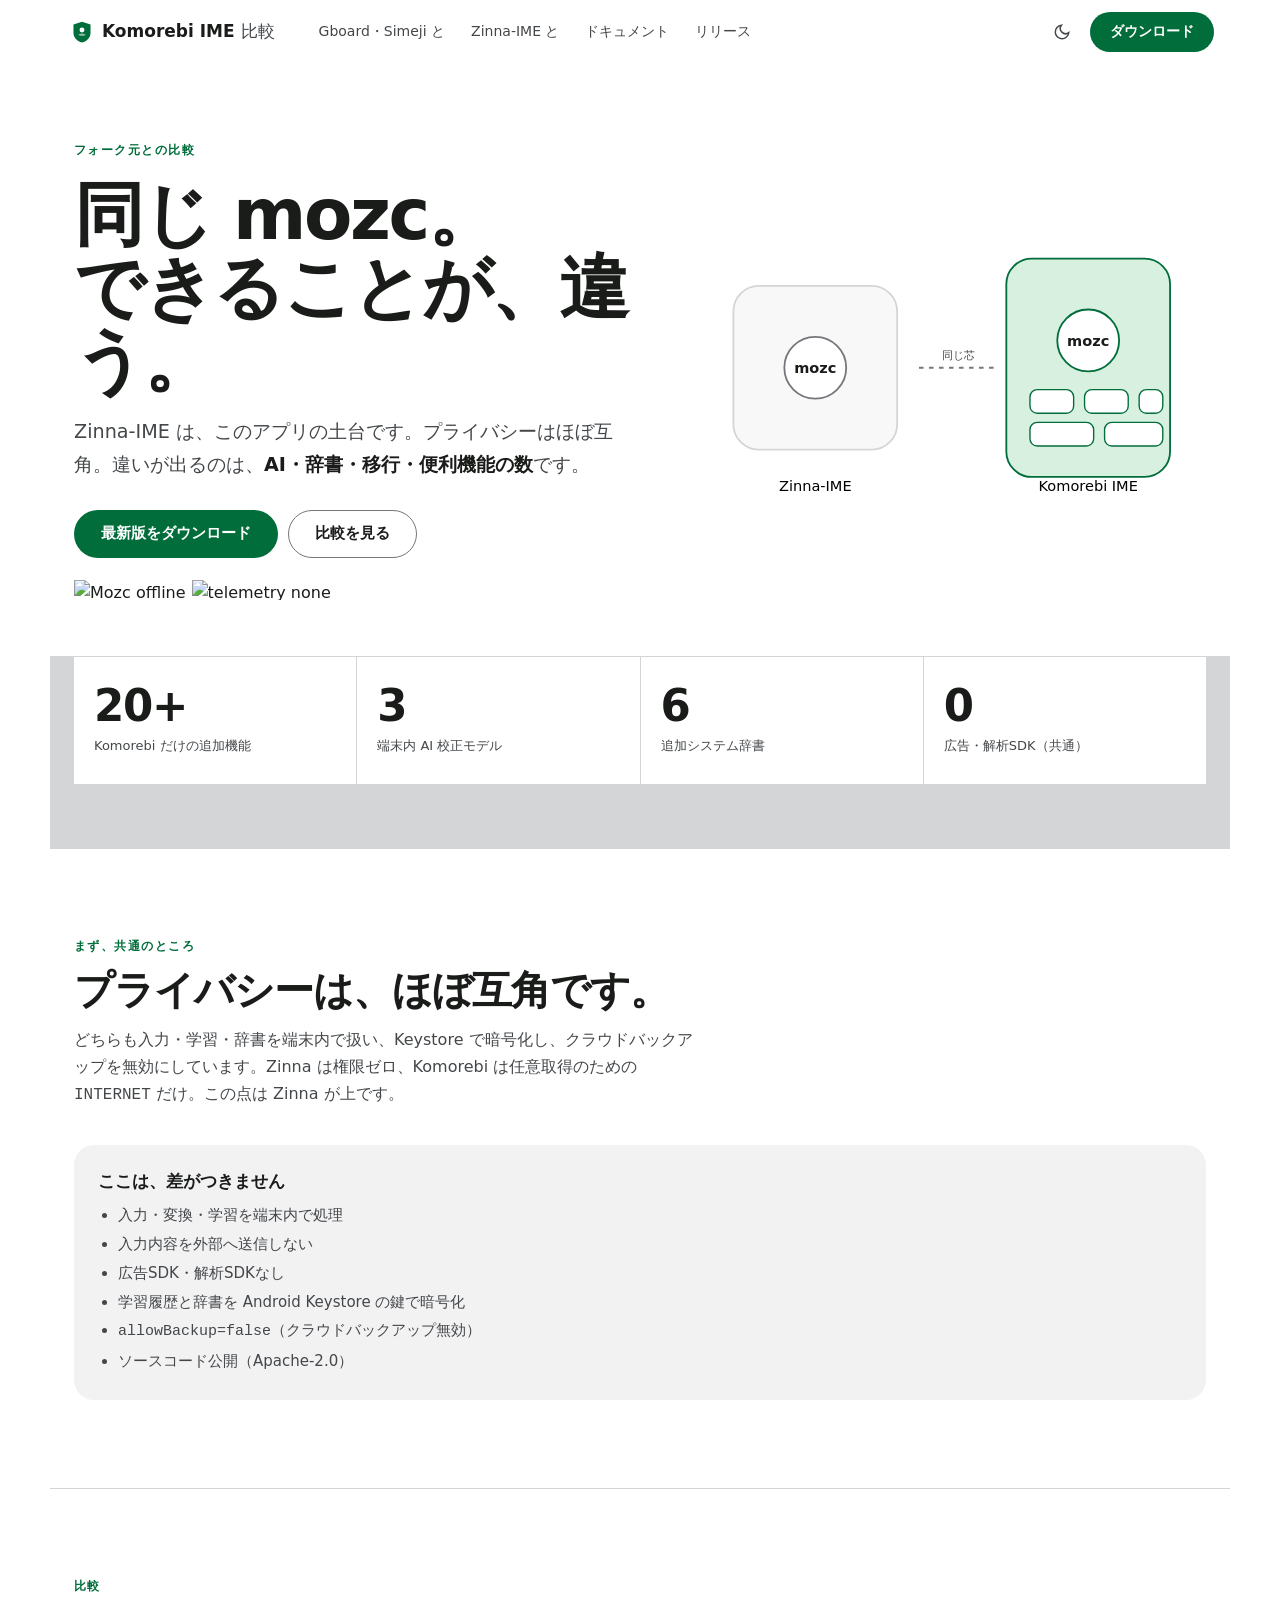
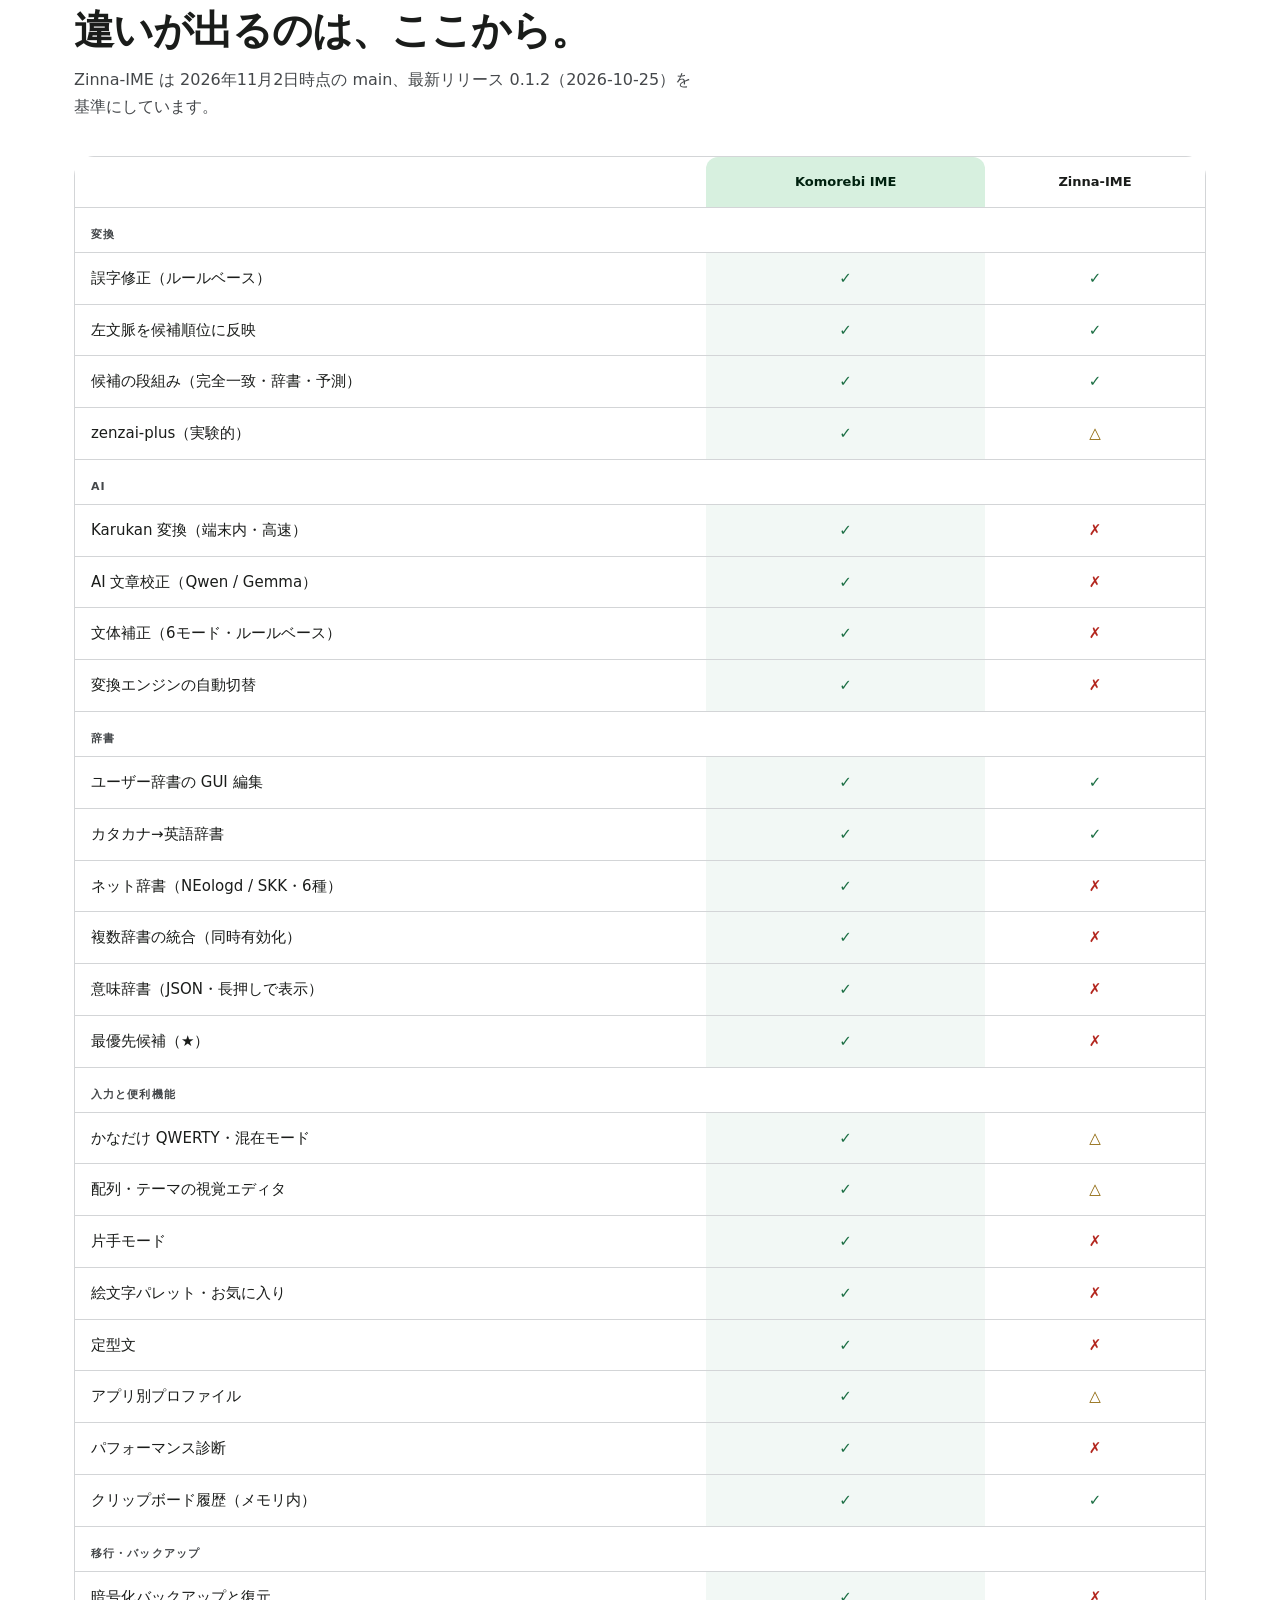
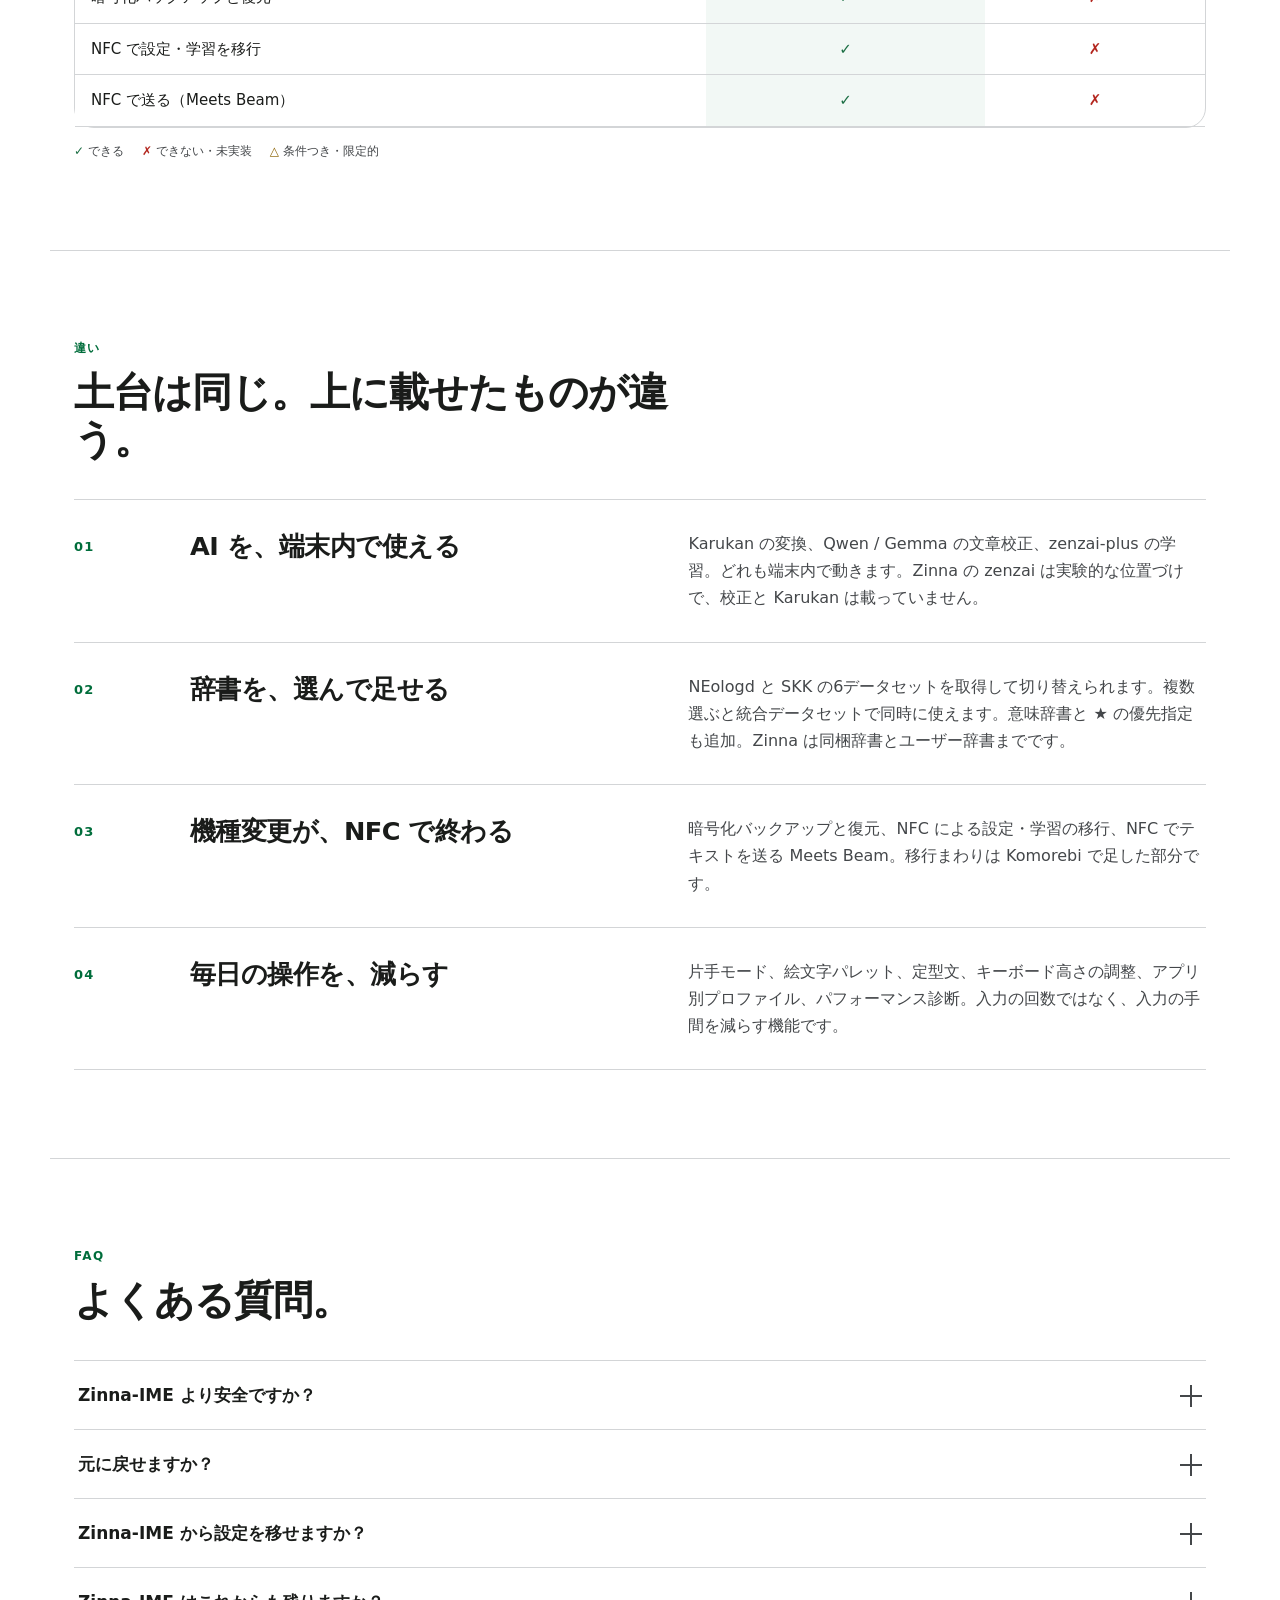
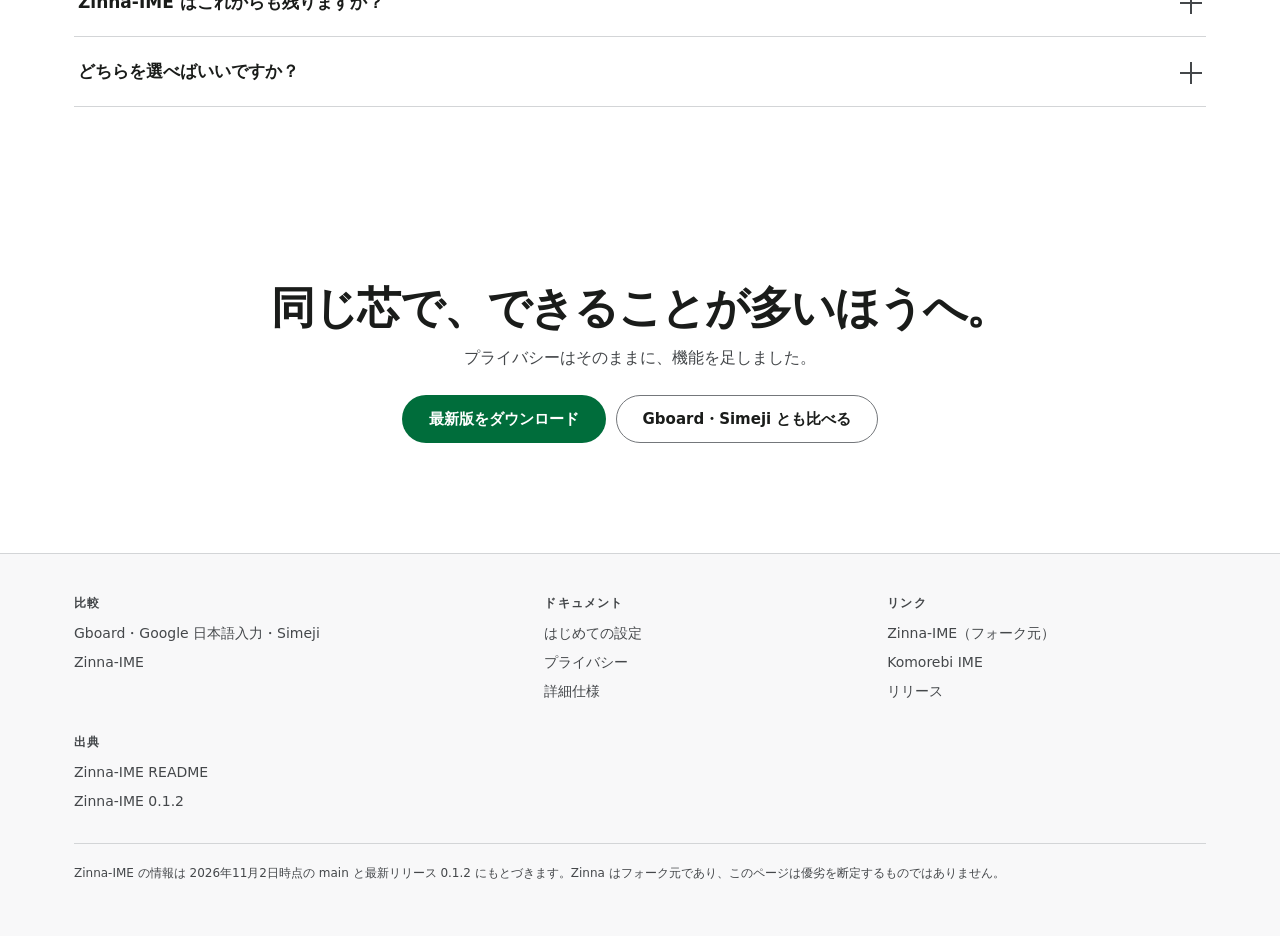
==== docs/compare-zinna.html @ 257b2ddb "Add the Zinna-IME comparison page and fix horizontal overflow - docs/compare-zinna.html: フォーク元 Zinna" ====
<!DOCTYPE html>
<html lang="ja" data-theme="light">
<head>
<meta charset="utf-8">
<meta name="viewport" content="width=device-width, initial-scale=1, viewport-fit=cover">
<title>Komorebi IME と Zinna-IME — プライバシーは互角、機能で選ぶ</title>
<meta name="description" content="Komorebi IME とフォーク元 Zinna-IME の比較。プライバシーはほぼ互角。違いは、AI・辞書・移行・便利機能の数です。">
<meta name="theme-color" content="#ffffff" media="(prefers-color-scheme: light)">
<meta name="theme-color" content="#111312" media="(prefers-color-scheme: dark)">
<link rel="icon" href="data:image/svg+xml,%3Csvg xmlns='http://www.w3.org/2000/svg' viewBox='0 0 120 134'%3E%3Cpath d='M60 4 112 22v48c0 33-23 53-52 61C31 123 8 103 8 70V22Z' fill='%23006d3b'/%3E%3Ccircle cx='60' cy='55' r='15' fill='%23fff'/%3E%3C/svg%3E">
<link rel="stylesheet" href="assets/compare.css">
</head>
<body>

<a class="skip" href="#main">本文へスキップ</a>

<header class="cmp-nav" id="nav">
  <a class="cmp-brand" href="./">
    <svg viewBox="0 0 120 134" aria-hidden="true">
      <path d="M60 4 112 22v48c0 33-23 53-52 61C31 123 8 103 8 70V22Z" fill="currentColor"/>
      <circle cx="60" cy="55" r="15" fill="var(--on-primary)"/>
      <path d="M60 76c-13 0-22 7-22 7s9 8 22 8 22-8 22-8-9-7-22-7Z" fill="var(--on-primary)" opacity="0.55"/>
    </svg>
    <span><span class="wordmark">Komorebi IME</span> <span class="thin">比較</span></span>
  </a>
  <nav class="cmp-nav-links" aria-label="メイン">
    <a href="compare.html">Gboard・Simeji と</a>
    <a href="compare-zinna.html">Zinna-IME と</a>
    <a href="./#/doc/manual/00-hajimete">ドキュメント</a>
    <a href="https://github.com/zenskypj/Komorebi-IME/releases">リリース</a>
  </nav>
  <span class="cmp-nav-spacer"></span>
  <button class="cmp-iconbtn" id="theme" aria-label="配色を切り替え">
    <svg width="18" height="18" viewBox="0 0 24 24" fill="none" stroke="currentColor" stroke-width="2" stroke-linecap="round" aria-hidden="true"><path d="M21 12.8A9 9 0 1 1 11.2 3a7 7 0 0 0 9.8 9.8Z"/></svg>
  </button>
  <a class="cmp-nav-cta" href="https://github.com/zenskypj/Komorebi-IME/releases/latest" target="_blank" rel="noopener noreferrer">ダウンロード</a>
</header>

<main id="main">

  <section class="cmp-hero">
    <div>
      <p class="cmp-kicker">フォーク元との比較</p>
      <h1 class="cmp-title">同じ mozc。<br>できることが、違う。</h1>
      <p class="cmp-lede">Zinna-IME は、このアプリの土台です。プライバシーはほぼ互角。違いが出るのは、<strong>AI・辞書・移行・便利機能の数</strong>です。</p>
      <div class="cmp-cta-row">
        <a class="cmp-btn cmp-btn-primary" href="https://github.com/zenskypj/Komorebi-IME/releases/latest" target="_blank" rel="noopener noreferrer">最新版をダウンロード</a>
        <a class="cmp-btn cmp-btn-ghost" href="#compare">比較を見る</a>
      </div>
      <div class="cmp-badges">
        <img src="https://img.shields.io/badge/engine-Mozc%20(offline)-006d3b?style=flat-square" alt="Mozc offline" height="20" loading="lazy">
        <img src="https://img.shields.io/badge/telemetry-none-44474a?style=flat-square" alt="telemetry none" height="20" loading="lazy">
      </div>
    </div>
    <svg class="cmp-hero-art" viewBox="0 0 560 360" role="img" aria-label="2つのアプリが同じ Mozc を共有し、Komorebi 側だけに AI・辞書・移行の機能が追加されていることを示す図">
      <rect x="40" y="90" width="180" height="180" rx="28" fill="var(--surface-container-low)" stroke="var(--outline-variant)" stroke-width="2"/>
      <rect x="340" y="60" width="180" height="240" rx="28" fill="var(--primary-container)" stroke="var(--primary)" stroke-width="2"/>
      <text x="130" y="316" text-anchor="middle" class="m-label">Zinna-IME</text>
      <text x="430" y="316" text-anchor="middle" class="m-label">Komorebi IME</text>

      <circle cx="130" cy="180" r="34" fill="var(--surface)" stroke="var(--outline)" stroke-width="2"/>
      <text x="130" y="186" text-anchor="middle" font-size="16" font-weight="700" fill="var(--on-surface)">mozc</text>
      <circle cx="430" cy="150" r="34" fill="var(--surface)" stroke="var(--primary)" stroke-width="2"/>
      <text x="430" y="156" text-anchor="middle" font-size="16" font-weight="700" fill="var(--on-surface)">mozc</text>

      <g fill="var(--surface)" stroke="var(--primary)" stroke-width="1.5">
        <rect x="366" y="204" width="48" height="26" rx="8"/><rect x="426" y="204" width="48" height="26" rx="8"/><rect x="486" y="204" width="26" height="26" rx="8"/>
        <rect x="366" y="240" width="70" height="26" rx="8"/><rect x="448" y="240" width="64" height="26" rx="8"/>
      </g>
      <path d="M244 180 H 330" stroke="var(--outline)" stroke-width="2" stroke-dasharray="5 6"/>
      <text x="287" y="170" text-anchor="middle" font-size="12" fill="var(--on-surface-variant)">同じ芯</text>
    </svg>
  </section>

  <section class="cmp-metrics" aria-label="要点">
    <div class="cmp-metric"><span class="n">20+</span><span class="l">Komorebi だけの追加機能</span></div>
    <div class="cmp-metric"><span class="n">3</span><span class="l">端末内 AI 校正モデル</span></div>
    <div class="cmp-metric"><span class="n">6</span><span class="l">追加システム辞書</span></div>
    <div class="cmp-metric"><span class="n">0</span><span class="l">広告・解析SDK（共通）</span></div>
  </section>

  <section class="cmp-section" aria-labelledby="privacy-h">
    <div class="cmp-section-head" data-reveal>
      <p class="cmp-eyebrow">まず、共通のところ</p>
      <h2 class="cmp-h2" id="privacy-h">プライバシーは、ほぼ互角です。</h2>
      <p class="cmp-sub">どちらも入力・学習・辞書を端末内で扱い、Keystore で暗号化し、クラウドバックアップを無効にしています。Zinna は権限ゼロ、Komorebi は任意取得のための <code>INTERNET</code> だけ。この点は Zinna が上です。</p>
    </div>
    <div class="cmp-notebox" data-reveal>
      <h3>ここは、差がつきません</h3>
      <ul>
        <li>入力・変換・学習を端末内で処理</li>
        <li>入力内容を外部へ送信しない</li>
        <li>広告SDK・解析SDKなし</li>
        <li>学習履歴と辞書を Android Keystore の鍵で暗号化</li>
        <li><code>allowBackup=false</code>（クラウドバックアップ無効）</li>
        <li>ソースコード公開（Apache-2.0）</li>
      </ul>
    </div>
  </section>

  <section class="cmp-section" id="compare" aria-labelledby="compare-h">
    <div class="cmp-section-head" data-reveal>
      <p class="cmp-eyebrow">比較</p>
      <h2 class="cmp-h2" id="compare-h">違いが出るのは、ここから。</h2>
      <p class="cmp-sub">Zinna-IME は 2026年11月2日時点の main、最新リリース 0.1.2（2026-10-25）を基準にしています。</p>
    </div>

    <div class="cmp-table-wrap" data-reveal>
      <table class="cmp-table two">
        <caption class="sr-only">Komorebi IME と Zinna-IME の機能比較</caption>
        <thead>
          <tr>
            <th scope="col"><span class="sr-only">項目</span></th>
            <th scope="col" class="col-komorebi" data-label="Komorebi IME">Komorebi IME</th>
            <th scope="col" data-label="Zinna-IME">Zinna-IME</th>
          </tr>
        </thead>
        <tbody>
          <tr class="group"><th colspan="3" scope="colgroup">変換</th></tr>
          <tr>
            <th scope="row">誤字修正（ルールベース）</th>
            <td class="col-komorebi"><span class="m m-yes" aria-hidden="true">✓</span><span class="sr-only">はい</span></td>
            <td><span class="m m-yes" aria-hidden="true">✓</span><span class="sr-only">はい</span></td>
          </tr>
          <tr>
            <th scope="row">左文脈を候補順位に反映</th>
            <td class="col-komorebi"><span class="m m-yes" aria-hidden="true">✓</span><span class="sr-only">はい</span></td>
            <td><span class="m m-yes" aria-hidden="true">✓</span><span class="sr-only">はい</span></td>
          </tr>
          <tr>
            <th scope="row">候補の段組み（完全一致・辞書・予測）</th>
            <td class="col-komorebi"><span class="m m-yes" aria-hidden="true">✓</span><span class="sr-only">はい</span></td>
            <td><span class="m m-yes" aria-hidden="true">✓</span><span class="sr-only">はい</span></td>
          </tr>
          <tr>
            <th scope="row">zenzai-plus（実験的）</th>
            <td class="col-komorebi"><span class="m m-yes" aria-hidden="true">✓</span><span class="sr-only">はい</span></td>
            <td><span class="m m-partial" aria-hidden="true">△</span><span class="sr-only">条件つき</span></td>
          </tr>

          <tr class="group"><th colspan="3" scope="colgroup">AI</th></tr>
          <tr>
            <th scope="row">Karukan 変換（端末内・高速）</th>
            <td class="col-komorebi"><span class="m m-yes" aria-hidden="true">✓</span><span class="sr-only">はい</span></td>
            <td><span class="m m-no" aria-hidden="true">✗</span><span class="sr-only">いいえ</span></td>
          </tr>
          <tr>
            <th scope="row">AI 文章校正（Qwen / Gemma）</th>
            <td class="col-komorebi"><span class="m m-yes" aria-hidden="true">✓</span><span class="sr-only">はい</span></td>
            <td><span class="m m-no" aria-hidden="true">✗</span><span class="sr-only">いいえ</span></td>
          </tr>
          <tr>
            <th scope="row">文体補正（6モード・ルールベース）</th>
            <td class="col-komorebi"><span class="m m-yes" aria-hidden="true">✓</span><span class="sr-only">はい</span></td>
            <td><span class="m m-no" aria-hidden="true">✗</span><span class="sr-only">いいえ</span></td>
          </tr>
          <tr>
            <th scope="row">変換エンジンの自動切替</th>
            <td class="col-komorebi"><span class="m m-yes" aria-hidden="true">✓</span><span class="sr-only">はい</span></td>
            <td><span class="m m-no" aria-hidden="true">✗</span><span class="sr-only">いいえ</span></td>
          </tr>

          <tr class="group"><th colspan="3" scope="colgroup">辞書</th></tr>
          <tr>
            <th scope="row">ユーザー辞書の GUI 編集</th>
            <td class="col-komorebi"><span class="m m-yes" aria-hidden="true">✓</span><span class="sr-only">はい</span></td>
            <td><span class="m m-yes" aria-hidden="true">✓</span><span class="sr-only">はい</span></td>
          </tr>
          <tr>
            <th scope="row">カタカナ→英語辞書</th>
            <td class="col-komorebi"><span class="m m-yes" aria-hidden="true">✓</span><span class="sr-only">はい</span></td>
            <td><span class="m m-yes" aria-hidden="true">✓</span><span class="sr-only">はい</span></td>
          </tr>
          <tr>
            <th scope="row">ネット辞書（NEologd / SKK・6種）</th>
            <td class="col-komorebi"><span class="m m-yes" aria-hidden="true">✓</span><span class="sr-only">はい</span></td>
            <td><span class="m m-no" aria-hidden="true">✗</span><span class="sr-only">いいえ</span></td>
          </tr>
          <tr>
            <th scope="row">複数辞書の統合（同時有効化）</th>
            <td class="col-komorebi"><span class="m m-yes" aria-hidden="true">✓</span><span class="sr-only">はい</span></td>
            <td><span class="m m-no" aria-hidden="true">✗</span><span class="sr-only">いいえ</span></td>
          </tr>
          <tr>
            <th scope="row">意味辞書（JSON・長押しで表示）</th>
            <td class="col-komorebi"><span class="m m-yes" aria-hidden="true">✓</span><span class="sr-only">はい</span></td>
            <td><span class="m m-no" aria-hidden="true">✗</span><span class="sr-only">いいえ</span></td>
          </tr>
          <tr>
            <th scope="row">最優先候補（★）</th>
            <td class="col-komorebi"><span class="m m-yes" aria-hidden="true">✓</span><span class="sr-only">はい</span></td>
            <td><span class="m m-no" aria-hidden="true">✗</span><span class="sr-only">いいえ</span></td>
          </tr>

          <tr class="group"><th colspan="3" scope="colgroup">入力と便利機能</th></tr>
          <tr>
            <th scope="row">かなだけ QWERTY・混在モード</th>
            <td class="col-komorebi"><span class="m m-yes" aria-hidden="true">✓</span><span class="sr-only">はい</span></td>
            <td><span class="m m-partial" aria-hidden="true">△</span><span class="sr-only">条件つき</span></td>
          </tr>
          <tr>
            <th scope="row">配列・テーマの視覚エディタ</th>
            <td class="col-komorebi"><span class="m m-yes" aria-hidden="true">✓</span><span class="sr-only">はい</span></td>
            <td><span class="m m-partial" aria-hidden="true">△</span><span class="sr-only">条件つき</span></td>
          </tr>
          <tr>
            <th scope="row">片手モード</th>
            <td class="col-komorebi"><span class="m m-yes" aria-hidden="true">✓</span><span class="sr-only">はい</span></td>
            <td><span class="m m-no" aria-hidden="true">✗</span><span class="sr-only">いいえ</span></td>
          </tr>
          <tr>
            <th scope="row">絵文字パレット・お気に入り</th>
            <td class="col-komorebi"><span class="m m-yes" aria-hidden="true">✓</span><span class="sr-only">はい</span></td>
            <td><span class="m m-no" aria-hidden="true">✗</span><span class="sr-only">いいえ</span></td>
          </tr>
          <tr>
            <th scope="row">定型文</th>
            <td class="col-komorebi"><span class="m m-yes" aria-hidden="true">✓</span><span class="sr-only">はい</span></td>
            <td><span class="m m-no" aria-hidden="true">✗</span><span class="sr-only">いいえ</span></td>
          </tr>
          <tr>
            <th scope="row">アプリ別プロファイル</th>
            <td class="col-komorebi"><span class="m m-yes" aria-hidden="true">✓</span><span class="sr-only">はい</span></td>
            <td><span class="m m-partial" aria-hidden="true">△</span><span class="sr-only">条件つき</span></td>
          </tr>
          <tr>
            <th scope="row">パフォーマンス診断</th>
            <td class="col-komorebi"><span class="m m-yes" aria-hidden="true">✓</span><span class="sr-only">はい</span></td>
            <td><span class="m m-no" aria-hidden="true">✗</span><span class="sr-only">いいえ</span></td>
          </tr>
          <tr>
            <th scope="row">クリップボード履歴（メモリ内）</th>
            <td class="col-komorebi"><span class="m m-yes" aria-hidden="true">✓</span><span class="sr-only">はい</span></td>
            <td><span class="m m-yes" aria-hidden="true">✓</span><span class="sr-only">はい</span></td>
          </tr>

          <tr class="group"><th colspan="3" scope="colgroup">移行・バックアップ</th></tr>
          <tr>
            <th scope="row">暗号化バックアップと復元</th>
            <td class="col-komorebi"><span class="m m-yes" aria-hidden="true">✓</span><span class="sr-only">はい</span></td>
            <td><span class="m m-no" aria-hidden="true">✗</span><span class="sr-only">いいえ</span></td>
          </tr>
          <tr>
            <th scope="row">NFC で設定・学習を移行</th>
            <td class="col-komorebi"><span class="m m-yes" aria-hidden="true">✓</span><span class="sr-only">はい</span></td>
            <td><span class="m m-no" aria-hidden="true">✗</span><span class="sr-only">いいえ</span></td>
          </tr>
          <tr>
            <th scope="row">NFC で送る（Meets Beam）</th>
            <td class="col-komorebi"><span class="m m-yes" aria-hidden="true">✓</span><span class="sr-only">はい</span></td>
            <td><span class="m m-no" aria-hidden="true">✗</span><span class="sr-only">いいえ</span></td>
          </tr>
        </tbody>
      </table>
    </div>

    <p class="cmp-legend">
      <span><span class="m m-yes" aria-hidden="true">✓</span> できる</span>
      <span><span class="m m-no" aria-hidden="true">✗</span> できない・未実装</span>
      <span><span class="m m-partial" aria-hidden="true">△</span> 条件つき・限定的</span>
    </p>
  </section>

  <section class="cmp-section" aria-labelledby="why-h">
    <div class="cmp-section-head" data-reveal>
      <p class="cmp-eyebrow">違い</p>
      <h2 class="cmp-h2" id="why-h">土台は同じ。上に載せたものが違う。</h2>
    </div>
    <div class="cmp-reasons">
      <article class="cmp-reason" data-reveal>
        <span class="num">01</span>
        <h3>AI を、端末内で使える</h3>
        <p>Karukan の変換、Qwen / Gemma の文章校正、zenzai-plus の学習。どれも端末内で動きます。Zinna の zenzai は実験的な位置づけで、校正と Karukan は載っていません。</p>
      </article>
      <article class="cmp-reason" data-reveal>
        <span class="num">02</span>
        <h3>辞書を、選んで足せる</h3>
        <p>NEologd と SKK の6データセットを取得して切り替えられます。複数選ぶと統合データセットで同時に使えます。意味辞書と ★ の優先指定も追加。Zinna は同梱辞書とユーザー辞書までです。</p>
      </article>
      <article class="cmp-reason" data-reveal>
        <span class="num">03</span>
        <h3>機種変更が、NFC で終わる</h3>
        <p>暗号化バックアップと復元、NFC による設定・学習の移行、NFC でテキストを送る Meets Beam。移行まわりは Komorebi で足した部分です。</p>
      </article>
      <article class="cmp-reason" data-reveal>
        <span class="num">04</span>
        <h3>毎日の操作を、減らす</h3>
        <p>片手モード、絵文字パレット、定型文、キーボード高さの調整、アプリ別プロファイル、パフォーマンス診断。入力の回数ではなく、入力の手間を減らす機能です。</p>
      </article>
    </div>
  </section>

  <section class="cmp-section" aria-labelledby="faq-h">
    <div class="cmp-section-head" data-reveal>
      <p class="cmp-eyebrow">FAQ</p>
      <h2 class="cmp-h2" id="faq-h">よくある質問。</h2>
    </div>
    <div class="cmp-faq" data-reveal>
      <details>
        <summary>Zinna-IME より安全ですか？<span class="plus" aria-hidden="true"></span></summary>
        <div class="answer"><p>プライバシーはほぼ互角です。Zinna は権限がゼロで、Komorebi は任意取得のための <code>INTERNET</code> だけ。入力・学習・辞書を端末内で扱い、暗号化する点は同じです。機能を取るか、権限ゼロを取るか、という違いです。</p></div>
      </details>
      <details>
        <summary>元に戻せますか？<span class="plus" aria-hidden="true"></span></summary>
        <div class="answer"><p>戻せます。どちらも別アプリとして共存するので、Android の設定でキーボードを切り替えるだけです。ユーザー辞書は TSV で書き出して移せます。</p></div>
      </details>
      <details>
        <summary>Zinna-IME から設定を移せますか？<span class="plus" aria-hidden="true"></span></summary>
        <div class="answer"><p>ユーザー辞書は Mozc / Google 日本語入力互換の TSV で取り込めます。ただし application ID が違うため、学習履歴や設定の自動移行はありません。</p></div>
      </details>
      <details>
        <summary>Zinna-IME はこれからも残りますか？<span class="plus" aria-hidden="true"></span></summary>
        <div class="answer"><p>はい。Komorebi はフォークで、上流の更新を取り込んでいます。Zinna 側の開発を妨げるものではありません。どちらも Apache-2.0 です。</p></div>
      </details>
      <details>
        <summary>どちらを選べばいいですか？<span class="plus" aria-hidden="true"></span></summary>
        <div class="answer"><p>権限ゼロと最小構成を重視するなら Zinna。AI・追加辞書・移行・便利機能まで使うなら Komorebi。プライバシーの芯は同じなので、欲しい機能で選んでください。</p></div>
      </details>
    </div>
  </section>

  <section class="cmp-final" data-reveal>
    <h2>同じ芯で、できることが多いほうへ。</h2>
    <p>プライバシーはそのままに、機能を足しました。</p>
    <div class="cmp-cta-row">
      <a class="cmp-btn cmp-btn-primary" href="https://github.com/zenskypj/Komorebi-IME/releases/latest" target="_blank" rel="noopener noreferrer">最新版をダウンロード</a>
      <a class="cmp-btn cmp-btn-ghost" href="compare.html">Gboard・Simeji とも比べる</a>
    </div>
  </section>
</main>

<footer class="cmp-footer">
  <div class="cmp-footer-inner">
    <div>
      <h3>比較</h3>
      <ul>
        <li><a href="compare.html">Gboard・Google 日本語入力・Simeji</a></li>
        <li><a href="compare-zinna.html">Zinna-IME</a></li>
      </ul>
    </div>
    <div>
      <h3>ドキュメント</h3>
      <ul>
        <li><a href="./#/doc/manual/00-hajimete">はじめての設定</a></li>
        <li><a href="./#/doc/manual/06-privacy">プライバシー</a></li>
        <li><a href="./#/doc/manual/09-spec">詳細仕様</a></li>
      </ul>
    </div>
    <div>
      <h3>リンク</h3>
      <ul>
        <li><a href="https://github.com/soichi11208/Zinna-IME">Zinna-IME（フォーク元）</a></li>
        <li><a href="https://github.com/zenskypj/Komorebi-IME">Komorebi IME</a></li>
        <li><a href="https://github.com/zenskypj/Komorebi-IME/releases">リリース</a></li>
      </ul>
    </div>
    <div>
      <h3>出典</h3>
      <ul>
        <li><a href="https://github.com/soichi11208/Zinna-IME/blob/main/README.md">Zinna-IME README</a></li>
        <li><a href="https://github.com/soichi11208/Zinna-IME/releases/tag/0.1.2">Zinna-IME 0.1.2</a></li>
      </ul>
    </div>
    <p class="fine">Zinna-IME の情報は 2026年11月2日時点の main と最新リリース 0.1.2 にもとづきます。Zinna はフォーク元であり、このページは優劣を断定するものではありません。</p>
  </div>
</footer>

<script src="assets/compare.js" defer></script>
</body>
</html>
---- docs/assets/compare.css ----
/* Komorebi IME — switch page (hand-built, Apple-comparison structure, M3 white). */

:root {
  color-scheme: light dark;

  --surface: #ffffff;
  --surface-container-lowest: #ffffff;
  --surface-container-low: #f8f8f9;
  --surface-container: #f2f2f3;
  --surface-container-high: #ececed;
  --surface-container-highest: #e6e6e7;

  --on-surface: #1a1c1a;
  --on-surface-variant: #44474a;
  --outline: #74777b;
  --outline-variant: #d3d5d7;

  --primary: #006d3b;
  --on-primary: #ffffff;
  --primary-container: #d7f0df;
  --on-primary-container: #00210f;
  --secondary-container: #e6e8e7;
  --on-secondary-container: #1a1c1a;

  --error: #b3261e;
  --error-container: #fce8e6;
  --on-error-container: #410002;
  --warn: #8a6100;
  --warn-container: #fff4d6;
  --on-warn-container: #261a00;

  --shape-xs: 4px;
  --shape-sm: 8px;
  --shape-md: 12px;
  --shape-lg: 20px;
  --shape-xl: 28px;
  --shape-full: 999px;

  --elev-1: 0 1px 2px rgb(0 0 0 / 0.10), 0 1px 3px 1px rgb(0 0 0 / 0.06);
  --elev-2: 0 1px 2px rgb(0 0 0 / 0.12), 0 4px 10px 2px rgb(0 0 0 / 0.07);

  --font: "Roboto", system-ui, -apple-system, "Segoe UI", "Hiragino Kaku Gothic ProN",
    "Noto Sans JP", "Yu Gothic", Meiryo, sans-serif;
  --font-mono: "Roboto Mono", ui-monospace, SFMono-Regular, Menlo, Consolas, monospace;

  --nav-h: 64px;
  --measure: 68ch;
  --page: 1180px;
}

:root[data-theme="dark"] {
  --surface: #111312;
  --surface-container-lowest: #0d0f0e;
  --surface-container-low: #191b1a;
  --surface-container: #1e201f;
  --surface-container-high: #282a29;
  --surface-container-highest: #333534;

  --on-surface: #e3e3e1;
  --on-surface-variant: #c4c7c5;
  --outline: #8e918f;
  --outline-variant: #3a3d3b;

  --primary: #71db9a;
  --on-primary: #00391c;
  --primary-container: #00522a;
  --on-primary-container: #8cf8b4;
  --secondary-container: #2a2d2b;
  --on-secondary-container: #e3e3e1;

  --error: #ffb4ab;
  --error-container: #3a1512;
  --on-error-container: #ffdad6;
  --warn: #f0c14b;
  --warn-container: #3a2c00;
  --on-warn-container: #ffdf9e;

  --elev-1: 0 1px 2px rgb(0 0 0 / 0.5);
  --elev-2: 0 4px 14px 2px rgb(0 0 0 / 0.5);
}

*, *::before, *::after { box-sizing: border-box; }
img, svg, video, canvas, iframe { max-width: 100%; }
html { -webkit-text-size-adjust: 100%; scroll-behavior: smooth; }
@media (prefers-reduced-motion: reduce) { html { scroll-behavior: auto; } }

body {
  margin: 0;
  background: var(--surface);
  color: var(--on-surface);
  font-family: var(--font);
  font-size: 1rem;
  line-height: 1.65;
  -webkit-font-smoothing: antialiased;
  overflow-x: hidden;
}

a { color: var(--primary); text-decoration: none; }
a:hover { text-decoration: underline; text-underline-offset: 3px; }

:focus-visible { outline: 2px solid var(--primary); outline-offset: 2px; border-radius: var(--shape-xs); }

.sr-only {
  position: absolute; width: 1px; height: 1px; padding: 0; margin: -1px;
  overflow: hidden; clip: rect(0 0 0 0); white-space: nowrap; border: 0;
}

.skip {
  position: absolute; left: -9999px; top: 0; z-index: 200;
  padding: 12px 18px; background: var(--primary); color: var(--on-primary);
}
.skip:focus { left: 0; }

/* ---------------- nav ---------------- */

.cmp-nav {
  position: sticky; top: 0; z-index: 60;
  height: var(--nav-h);
  display: flex; align-items: center; gap: 8px;
  padding: 0 max(16px, calc((100% - var(--page)) / 2 + 16px));
  background: var(--surface);
  border-bottom: 1px solid transparent;
  transition: border-color 0.18s ease;
}
.cmp-nav.is-scrolled { border-bottom-color: var(--outline-variant); }

.cmp-brand {
  display: inline-flex; align-items: center; gap: 10px;
  min-height: 44px; padding: 0 6px;
  color: var(--on-surface);
  font-size: 1.0625rem; font-weight: 600;
  white-space: nowrap;
}
.cmp-brand:hover { text-decoration: none; }
.cmp-brand svg { width: 20px; height: 22px; color: var(--primary); flex: none; }
.cmp-brand .thin { font-weight: 400; color: var(--on-surface-variant); }

.cmp-nav-links {
  display: flex; align-items: center; gap: 2px;
  margin-left: 18px;
}
.cmp-nav-links a {
  display: inline-flex; align-items: center;
  min-height: 40px; padding: 0 12px;
  border-radius: var(--shape-full);
  color: var(--on-surface-variant);
  font-size: 0.875rem; font-weight: 500;
  white-space: nowrap;
}
.cmp-nav-links a:hover { background: var(--surface-container); color: var(--on-surface); text-decoration: none; }

.cmp-nav-spacer { flex: 1; }

.cmp-nav-cta {
  display: inline-flex; align-items: center; justify-content: center;
  min-height: 40px; padding: 0 20px;
  border-radius: var(--shape-full);
  background: var(--primary); color: var(--on-primary);
  font-size: 0.875rem; font-weight: 600;
  white-space: nowrap;
}
.cmp-nav-cta:hover { background: var(--on-primary-container); color: var(--on-primary); text-decoration: none; }
:root[data-theme="dark"] .cmp-nav-cta:hover { background: var(--on-primary-container); color: var(--on-primary-container); }

.cmp-iconbtn {
  display: inline-grid; place-items: center;
  width: 40px; height: 40px; padding: 0;
  border: 0; border-radius: 50%;
  background: transparent; color: var(--on-surface-variant);
  cursor: pointer;
}
.cmp-iconbtn:hover { background: var(--surface-container); }

@media (max-width: 860px) {
  .cmp-nav-links { display: none; }
  .cmp-nav-cta { padding: 0 14px; }
}
@media (max-width: 520px) {
  .cmp-brand .wordmark { display: none; }
}

/* ---------------- hero ---------------- */

.cmp-hero {
  position: relative;
  display: grid;
  grid-template-columns: minmax(0, 1.06fr) minmax(0, 0.94fr);
  gap: 48px;
  align-items: center;
  max-width: var(--page);
  margin: 0 auto;
  padding: 72px 24px 56px;
}

.cmp-kicker {
  display: inline-block;
  margin: 0 0 18px;
  font-size: 0.75rem; font-weight: 700; letter-spacing: 0.12em;
  text-transform: uppercase;
  color: var(--primary);
}
.cmp-title {
  margin: 0 0 18px;
  font-size: clamp(2.6rem, 5.6vw, 4.4rem);
  line-height: 1.04;
  letter-spacing: -0.035em;
  font-weight: 600;
}
.cmp-title .quiet { color: var(--on-surface-variant); }
.cmp-lede {
  margin: 0 0 28px;
  max-width: 46ch;
  font-size: clamp(1.0625rem, 1.5vw, 1.25rem);
  line-height: 1.7;
  color: var(--on-surface-variant);
}
.cmp-lede strong { color: var(--on-surface); font-weight: 600; }

.cmp-cta-row { display: flex; flex-wrap: wrap; gap: 10px; margin-bottom: 22px; }

.cmp-btn {
  display: inline-flex; align-items: center; justify-content: center; gap: 8px;
  min-height: 48px; padding: 0 26px;
  border: 1px solid transparent;
  border-radius: var(--shape-full);
  font-size: 0.9375rem; font-weight: 600;
  cursor: pointer;
}
.cmp-btn:hover { text-decoration: none; }
.cmp-btn-primary { background: var(--primary); color: var(--on-primary); }
.cmp-btn-primary:hover { background: var(--on-primary-container); color: var(--on-primary); }
:root[data-theme="dark"] .cmp-btn-primary:hover { color: var(--on-primary-container); }
.cmp-btn-ghost { background: transparent; color: var(--on-surface); border-color: var(--outline); }
.cmp-btn-ghost:hover { background: var(--surface-container); }

.cmp-badges { display: flex; flex-wrap: wrap; gap: 6px; }
.cmp-badges img { height: 20px; width: auto; display: block; }

.cmp-hero-art {
  width: 100%; height: auto; max-width: 560px; justify-self: center;
  color: var(--on-surface);
}

@media (max-width: 900px) {
  .cmp-hero { grid-template-columns: minmax(0, 1fr); gap: 32px; padding: 48px 20px 40px; }
  .cmp-hero-art { max-width: 440px; order: -1; }
}

/* ---------------- metrics ---------------- */

.cmp-metrics {
  max-width: var(--page);
  margin: 0 auto;
  padding: 0 24px 64px;
  display: grid;
  grid-template-columns: repeat(4, minmax(0, 1fr));
  gap: 1px;
  background: var(--outline-variant);
  border-block: 1px solid var(--outline-variant);
}
.cmp-metric {
  background: var(--surface);
  padding: 28px 20px;
}
.cmp-metric .n {
  display: block;
  font-size: clamp(2.2rem, 3.4vw, 3.2rem);
  font-weight: 600;
  line-height: 1;
  letter-spacing: -0.03em;
  font-variant-numeric: tabular-nums;
}
.cmp-metric .l {
  display: block;
  margin-top: 8px;
  font-size: 0.8125rem;
  color: var(--on-surface-variant);
  line-height: 1.5;
}
@media (max-width: 760px) {
  .cmp-metrics { grid-template-columns: repeat(2, minmax(0, 1fr)); padding: 0 20px 48px; }
  .cmp-metric { padding: 20px 14px; }
}

/* ---------------- sections ---------------- */

.cmp-section { max-width: var(--page); margin: 0 auto; padding: 88px 24px; scroll-margin-top: calc(var(--nav-h) + 12px); }
.cmp-section + .cmp-section { border-top: 1px solid var(--outline-variant); }
.cmp-section-head { max-width: 62ch; margin-bottom: 36px; }
.cmp-eyebrow {
  margin: 0 0 10px;
  font-size: 0.75rem; font-weight: 700; letter-spacing: 0.12em;
  text-transform: uppercase; color: var(--primary);
}
.cmp-h2 {
  margin: 0 0 12px;
  font-size: clamp(1.75rem, 3.2vw, 2.5rem);
  line-height: 1.18;
  letter-spacing: -0.025em;
  font-weight: 600;
}
.cmp-sub { margin: 0; color: var(--on-surface-variant); font-size: 1rem; line-height: 1.7; }

@media (max-width: 720px) { .cmp-section { padding: 56px 20px; } }

/* ---------------- gallery ---------------- */

.cmp-gallery {
  position: relative;
  max-width: var(--page);
  margin: 0 auto;
  padding: 0 0 8px;
}
.cmp-track {
  display: grid;
  grid-auto-flow: column;
  grid-auto-columns: minmax(280px, 340px);
  gap: 16px;
  overflow-x: auto;
  overscroll-behavior-x: contain;
  scroll-snap-type: x mandatory;
  scroll-padding-inline: 24px;
  padding: 4px 24px 20px;
  scrollbar-width: thin;
}
.cmp-track::-webkit-scrollbar { height: 8px; }
.cmp-track::-webkit-scrollbar-thumb { background: var(--outline-variant); border-radius: 999px; }

.cmp-card {
  scroll-snap-align: start;
  display: flex; flex-direction: column;
  padding: 22px;
  border-radius: var(--shape-xl);
  background: var(--surface-container-low);
  border: 1px solid var(--outline-variant);
  min-height: 330px;
}
.cmp-card .tag {
  font-size: 0.6875rem; font-weight: 700; letter-spacing: 0.1em;
  text-transform: uppercase; color: var(--primary);
}
.cmp-card h3 {
  margin: 8px 0 8px;
  font-size: 1.25rem; line-height: 1.35; font-weight: 600; letter-spacing: -0.01em;
}
.cmp-card p { margin: 0; font-size: 0.9rem; line-height: 1.65; color: var(--on-surface-variant); }
.cmp-visual { margin-top: auto; padding-top: 20px; }
.cmp-visual svg { width: 100%; height: auto; display: block; }

.cmp-gallery-nav { display: flex; gap: 8px; justify-content: flex-end; padding: 0 24px; }
.cmp-paddle {
  width: 40px; height: 40px; border-radius: 50%;
  border: 1px solid var(--outline); background: var(--surface);
  color: var(--on-surface); cursor: pointer;
  display: grid; place-items: center;
}
.cmp-paddle:hover { background: var(--surface-container); }
.cmp-paddle:disabled { opacity: 0.35; cursor: default; }

@media (min-width: 1100px) {
  .cmp-track { grid-auto-columns: minmax(0, 1fr); grid-auto-flow: row; grid-template-columns: repeat(4, minmax(0, 1fr)); overflow: visible; padding: 4px 24px 8px; }
  .cmp-gallery-nav { display: none; }
}

/* ---------------- comparison table ---------------- */

.cmp-table-wrap {
  overflow-x: auto;
  overscroll-behavior-x: contain;
  border: 1px solid var(--outline-variant);
  border-radius: var(--shape-lg);
  background: var(--surface);
}
.cmp-table {
  width: 100%;
  min-width: 760px;
  border-collapse: separate;
  border-spacing: 0;
  font-size: 0.9375rem;
}
.cmp-table caption { text-align: left; }
.cmp-table.two { min-width: 560px; }
.cmp-table.two tbody th { min-width: 17em; }

.cmp-table thead th {
  position: sticky; top: var(--nav-h); z-index: 2;
  background: var(--surface);
  padding: 14px 16px;
  border-bottom: 1px solid var(--outline-variant);
  font-size: 0.8125rem; font-weight: 600; text-align: center;
  color: var(--on-surface);
  white-space: nowrap;
}
.cmp-table thead th:first-child { text-align: left; }

.cmp-table thead .col-komorebi {
  background: var(--primary-container);
  color: var(--on-primary-container);
  border-radius: var(--shape-md) var(--shape-md) 0 0;
}
.cmp-table thead .col-komorebi .badge {
  display: inline-block; margin-bottom: 2px;
  font-size: 0.625rem; letter-spacing: 0.08em; text-transform: uppercase;
}

.cmp-table tbody th {
  position: sticky; left: 0; z-index: 1;
  background: var(--surface);
  text-align: left; font-weight: 500;
  padding: 13px 16px;
  border-bottom: 1px solid var(--outline-variant);
  min-width: 15em;
}
.cmp-table tbody td {
  padding: 13px 16px;
  border-bottom: 1px solid var(--outline-variant);
  text-align: center;
  white-space: nowrap;
}
.cmp-table tbody tr:hover th,
.cmp-table tbody tr:hover td { background: var(--surface-container-low); }
.cmp-table tbody tr:hover td.col-komorebi { background: color-mix(in srgb, var(--primary) 12%, var(--surface)); }

.cmp-table .col-komorebi { background: color-mix(in srgb, var(--primary) 5%, var(--surface)); }

.cmp-table .group th {
  position: static;
  padding: 18px 16px 8px;
  background: var(--surface);
  font-size: 0.6875rem; font-weight: 700; letter-spacing: 0.1em;
  text-transform: uppercase;
  color: var(--on-surface-variant);
  border-bottom: 1px solid var(--outline-variant);
}

/* marks */
.m { display: inline-flex; align-items: center; justify-content: center; gap: 6px; font-weight: 700; }
.m-yes { color: #1b6e43; }
.m-no { color: var(--error); }
.m-partial { color: var(--warn); }
.m-none { color: var(--on-surface-variant); font-weight: 500; }
.m-unknown { color: var(--on-surface-variant); font-weight: 600; }
:root[data-theme="dark"] .m-yes { color: #7fdcab; }

.cmp-legend {
  display: flex; flex-wrap: wrap; gap: 6px 18px;
  margin: 14px 0 0;
  font-size: 0.75rem; color: var(--on-surface-variant);
}

/* Wide screens fit the table, so let the page (not the wrapper) scroll and keep
   the header sticky to the viewport. Narrow screens scroll the table instead. */
@media (min-width: 900px) {
  .cmp-table-wrap { overflow: visible; }
}

/* ---------------- reasons ---------------- */

.cmp-reasons { display: grid; gap: 0; }
.cmp-reason {
  display: grid;
  grid-template-columns: 88px minmax(0, 1fr) minmax(0, 1.1fr);
  gap: 28px;
  padding: 30px 0;
  border-top: 1px solid var(--outline-variant);
}
.cmp-reason:last-child { border-bottom: 1px solid var(--outline-variant); }
.cmp-reason .num {
  font-size: 0.8125rem; font-weight: 700; letter-spacing: 0.1em;
  color: var(--primary);
  padding-top: 6px;
}
.cmp-reason h3 {
  margin: 0; font-size: clamp(1.25rem, 2vw, 1.625rem);
  line-height: 1.3; letter-spacing: -0.02em; font-weight: 600;
}
.cmp-reason p { margin: 0; color: var(--on-surface-variant); line-height: 1.7; }

@media (max-width: 860px) {
  .cmp-reason { grid-template-columns: 52px minmax(0, 1fr); gap: 8px 16px; padding: 24px 0; }
  .cmp-reason p { grid-column: 2; }
}

/* ---------------- timeline ---------------- */

.cmp-timeline { list-style: none; margin: 0; padding: 0; position: relative; }
.cmp-timeline::before {
  content: ""; position: absolute; left: 7px; top: 10px; bottom: 10px;
  width: 2px; background: var(--outline-variant);
}
.cmp-timeline li { position: relative; padding: 0 0 26px 34px; }
.cmp-timeline li::before {
  content: ""; position: absolute; left: 0; top: 6px;
  width: 16px; height: 16px; border-radius: 50%;
  background: var(--surface);
  border: 3px solid var(--primary);
}
.cmp-timeline time {
  display: block; font-size: 0.75rem; font-weight: 600;
  letter-spacing: 0.04em; color: var(--on-surface-variant);
}
.cmp-timeline strong { display: block; margin: 2px 0 4px; font-size: 1rem; font-weight: 600; }
.cmp-timeline p { margin: 0; color: var(--on-surface-variant); font-size: 0.9rem; }
.cmp-timeline .alarm { color: var(--error); font-weight: 600; }

/* ---------------- faq ---------------- */

.cmp-faq { display: grid; gap: 0; border-top: 1px solid var(--outline-variant); }
.cmp-faq details { border-bottom: 1px solid var(--outline-variant); }
.cmp-faq summary {
  display: flex; align-items: center; gap: 16px;
  padding: 20px 4px;
  font-size: 1.0625rem; font-weight: 600;
  cursor: pointer;
  list-style: none;
}
.cmp-faq summary::-webkit-details-marker { display: none; }
.cmp-faq summary .plus {
  margin-left: auto; flex: none;
  width: 22px; height: 22px; position: relative;
}
.cmp-faq summary .plus::before,
.cmp-faq summary .plus::after {
  content: ""; position: absolute; inset: 50% 0 auto 0;
  height: 2px; background: var(--on-surface-variant);
  transition: transform 0.2s ease;
}
.cmp-faq summary .plus::after { transform: rotate(90deg); }
.cmp-faq details[open] summary .plus::after { transform: rotate(0deg); }
.cmp-faq details[open] summary { color: var(--primary); }
.cmp-faq .answer { padding: 0 4px 22px; max-width: var(--measure); color: var(--on-surface-variant); }
.cmp-faq .answer p { margin: 0; }

/* ---------------- steps ---------------- */

.cmp-steps { display: grid; grid-template-columns: repeat(3, minmax(0, 1fr)); gap: 16px; }
.cmp-step {
  padding: 24px;
  border-radius: var(--shape-lg);
  background: var(--surface-container-low);
  border: 1px solid var(--outline-variant);
}
.cmp-step .step-n {
  display: inline-grid; place-items: center;
  width: 30px; height: 30px; margin-bottom: 14px;
  border-radius: 50%;
  background: var(--primary); color: var(--on-primary);
  font-size: 0.875rem; font-weight: 700;
}
.cmp-step h3 { margin: 0 0 6px; font-size: 1.0625rem; font-weight: 600; }
.cmp-step p { margin: 0; font-size: 0.9rem; color: var(--on-surface-variant); }
.cmp-step .art { margin-top: 16px; }
.cmp-step .art svg { width: 100%; height: auto; display: block; }

@media (max-width: 860px) { .cmp-steps { grid-template-columns: minmax(0, 1fr); } }

/* ---------------- limits / final ---------------- */

.cmp-notebox {
  padding: 22px 24px;
  border-radius: var(--shape-lg);
  background: var(--surface-container);
}
.cmp-notebox h3 { margin: 0 0 8px; font-size: 1.0625rem; font-weight: 600; }
.cmp-notebox p, .cmp-notebox li { color: var(--on-surface-variant); font-size: 0.9375rem; }
.cmp-notebox ul { margin: 8px 0 0; padding-left: 20px; }
.cmp-notebox li { margin: 4px 0; }

.cmp-final {
  max-width: var(--page);
  margin: 0 auto;
  padding: 88px 24px;
  text-align: center;
}
.cmp-final h2 {
  margin: 0 0 12px;
  font-size: clamp(1.75rem, 3.4vw, 2.75rem);
  line-height: 1.15; letter-spacing: -0.03em; font-weight: 600;
}
.cmp-final p { margin: 0 auto 24px; max-width: 52ch; color: var(--on-surface-variant); }
.cmp-final .cmp-cta-row { justify-content: center; }
@media (max-width: 720px) { .cmp-final { padding: 56px 20px; } }

/* ---------------- footer ---------------- */

.cmp-footer {
  border-top: 1px solid var(--outline-variant);
  background: var(--surface-container-low);
}
.cmp-footer-inner {
  max-width: var(--page);
  margin: 0 auto;
  padding: 40px 24px 56px;
  display: grid;
  gap: 24px;
  grid-template-columns: minmax(0, 1.4fr) minmax(0, 1fr) minmax(0, 1fr);
}
.cmp-footer h3 { margin: 0 0 8px; font-size: 0.75rem; letter-spacing: 0.1em; text-transform: uppercase; color: var(--on-surface-variant); }
.cmp-footer ul { list-style: none; margin: 0; padding: 0; }
.cmp-footer li { margin: 6px 0; font-size: 0.875rem; }
.cmp-footer a { color: var(--on-surface-variant); }
.cmp-footer a:hover { color: var(--primary); }
.cmp-footer .fine { grid-column: 1 / -1; margin: 0; padding-top: 20px; border-top: 1px solid var(--outline-variant); font-size: 0.75rem; color: var(--on-surface-variant); }
@media (max-width: 760px) { .cmp-footer-inner { grid-template-columns: minmax(0, 1fr); } }

/* ---------------- reveal ---------------- */

@media (prefers-reduced-motion: no-preference) {
  [data-reveal] { opacity: 0; transform: translateY(14px); }
  [data-reveal].is-in { opacity: 1; transform: none; transition: opacity 0.55s cubic-bezier(0.2, 0, 0, 1), transform 0.55s cubic-bezier(0.2, 0, 0, 1); }
}

@media (prefers-reduced-motion: reduce) {
  *, *::before, *::after { animation: none !important; transition: none !important; }
}

/* ---------------- phones ---------------- */

@media (max-width: 860px) {
  /* Comparison becomes a stacked list: no horizontal scrolling, each product on its own line. */
  .cmp-table-wrap {
    overflow: visible;
    border: 0;
    border-radius: 0;
    background: transparent;
  }
  .cmp-table { display: block; width: 100%; min-width: 0; }
  .cmp-table thead { display: none; }
  .cmp-table tbody { display: block; }
  .cmp-table tbody tr { display: block; padding: 16px 0; border-bottom: 1px solid var(--outline-variant); }
  .cmp-table tbody tr:last-child { border-bottom: 0; }
  .cmp-table tbody tr.group { padding: 22px 0 4px; border-bottom: 1px solid var(--outline); }
  .cmp-table tbody tr.group th { padding: 0; }

  .cmp-table tbody th {
    position: static;
    display: block;
    min-width: 0;
    padding: 0 0 10px;
    border: 0;
    background: transparent;
    font-size: 1rem;
    font-weight: 600;
    line-height: 1.45;
  }
  .cmp-table tbody td {
    display: flex;
    align-items: center;
    justify-content: space-between;
    gap: 12px;
    margin: 2px 0;
    padding: 8px 12px;
    border: 0;
    border-radius: var(--shape-sm);
    background: var(--surface-container-low);
    text-align: left;
    white-space: normal;
  }
  .cmp-table tbody td::before {
    content: attr(data-product);
    font-size: 0.8125rem;
    font-weight: 500;
    color: var(--on-surface-variant);
  }
  .cmp-table tbody td.col-komorebi {
    background: var(--primary-container);
    color: var(--on-primary-container);
  }
  .cmp-table tbody td.col-komorebi::before {
    color: var(--on-primary-container);
    font-weight: 600;
  }
  .cmp-table tbody tr:hover th { background: transparent; }
  .cmp-table tbody tr:hover td { background: var(--surface-container-low); }
  .cmp-table tbody tr:hover td.col-komorebi { background: var(--primary-container); }
  .cmp-table .m { font-size: 1.05rem; }
  .cmp-legend { gap: 4px 14px; }

  /* Gallery becomes a plain vertical stack instead of a side-scrolling row. */
  .cmp-track {
    grid-auto-flow: row;
    grid-auto-columns: auto;
    grid-template-columns: minmax(0, 1fr);
    overflow: visible;
    scroll-snap-type: none;
    padding: 4px 20px 8px;
  }
  .cmp-card { min-height: 0; }
  .cmp-gallery-nav { display: none; }
}

/* Phones: cards, not a table. JS builds .cmp-cards; without JS the stacked table remains. */
.cmp-cards { display: none; }

@media (max-width: 860px) {
  body.cards-ready .cmp-table-wrap { display: none; }
  body.cards-ready .cmp-cards { display: block; }
  body.cards-ready .cmp-legend { display: none; }

  .cmp-card-group { margin: 0 0 26px; }
  .cmp-card-group h3 {
    margin: 0 0 8px;
    font-size: 0.6875rem; font-weight: 700; letter-spacing: 0.1em;
    text-transform: uppercase;
    color: var(--on-surface-variant);
  }
  .cmp-feature { padding: 14px 0; border-top: 1px solid var(--outline-variant); }
  .cmp-card-group .cmp-feature:last-child { border-bottom: 1px solid var(--outline-variant); }
  .cmp-feature h4 { margin: 0 0 8px; font-size: 1rem; font-weight: 600; line-height: 1.45; }
  .cmp-marks { list-style: none; margin: 0; padding: 0; display: grid; gap: 6px; }
  .cmp-marks li {
    display: flex; align-items: center; justify-content: space-between; gap: 12px;
    padding: 9px 12px;
    border-radius: var(--shape-sm);
    background: var(--surface-container-low);
    font-size: 0.8125rem;
  }
  .cmp-marks .who { color: var(--on-surface-variant); }
  .cmp-marks li.on {
    background: var(--primary-container);
    color: var(--on-primary-container);
    font-weight: 600;
  }
  .cmp-marks li.on .who { color: var(--on-primary-container); }
  .cmp-marks .m { font-size: 1.05rem; }
}

@media (max-width: 720px) {
  .cmp-title { font-size: clamp(2.1rem, 9vw, 3.4rem); }
  .cmp-hero-art { max-width: 360px; }
  .cmp-metrics { padding: 0 20px 44px; }
  .cmp-section { padding: 52px 20px; }
  .cmp-h2 { font-size: 1.5rem; }
  .cmp-reason { grid-template-columns: 40px minmax(0, 1fr); column-gap: 12px; }
  .cmp-reason .num { padding-top: 4px; font-size: 0.75rem; }
  .cmp-reason h3 { font-size: 1.125rem; }
  .cmp-reason p { font-size: 0.9375rem; }
  .cmp-footer-inner { padding: 32px 20px 48px; }
}

@media (max-width: 400px) {
  .cmp-metrics { grid-template-columns: minmax(0, 1fr); }
  .cmp-metric { display: flex; align-items: baseline; gap: 12px; }
  .cmp-metric .l { margin-top: 0; }
}

@media print {
  .cmp-nav, .cmp-gallery-nav, .cmp-faq summary .plus { display: none !important; }
  .cmp-faq details { display: block; }
  .cmp-faq details > .answer { display: block !important; }
}
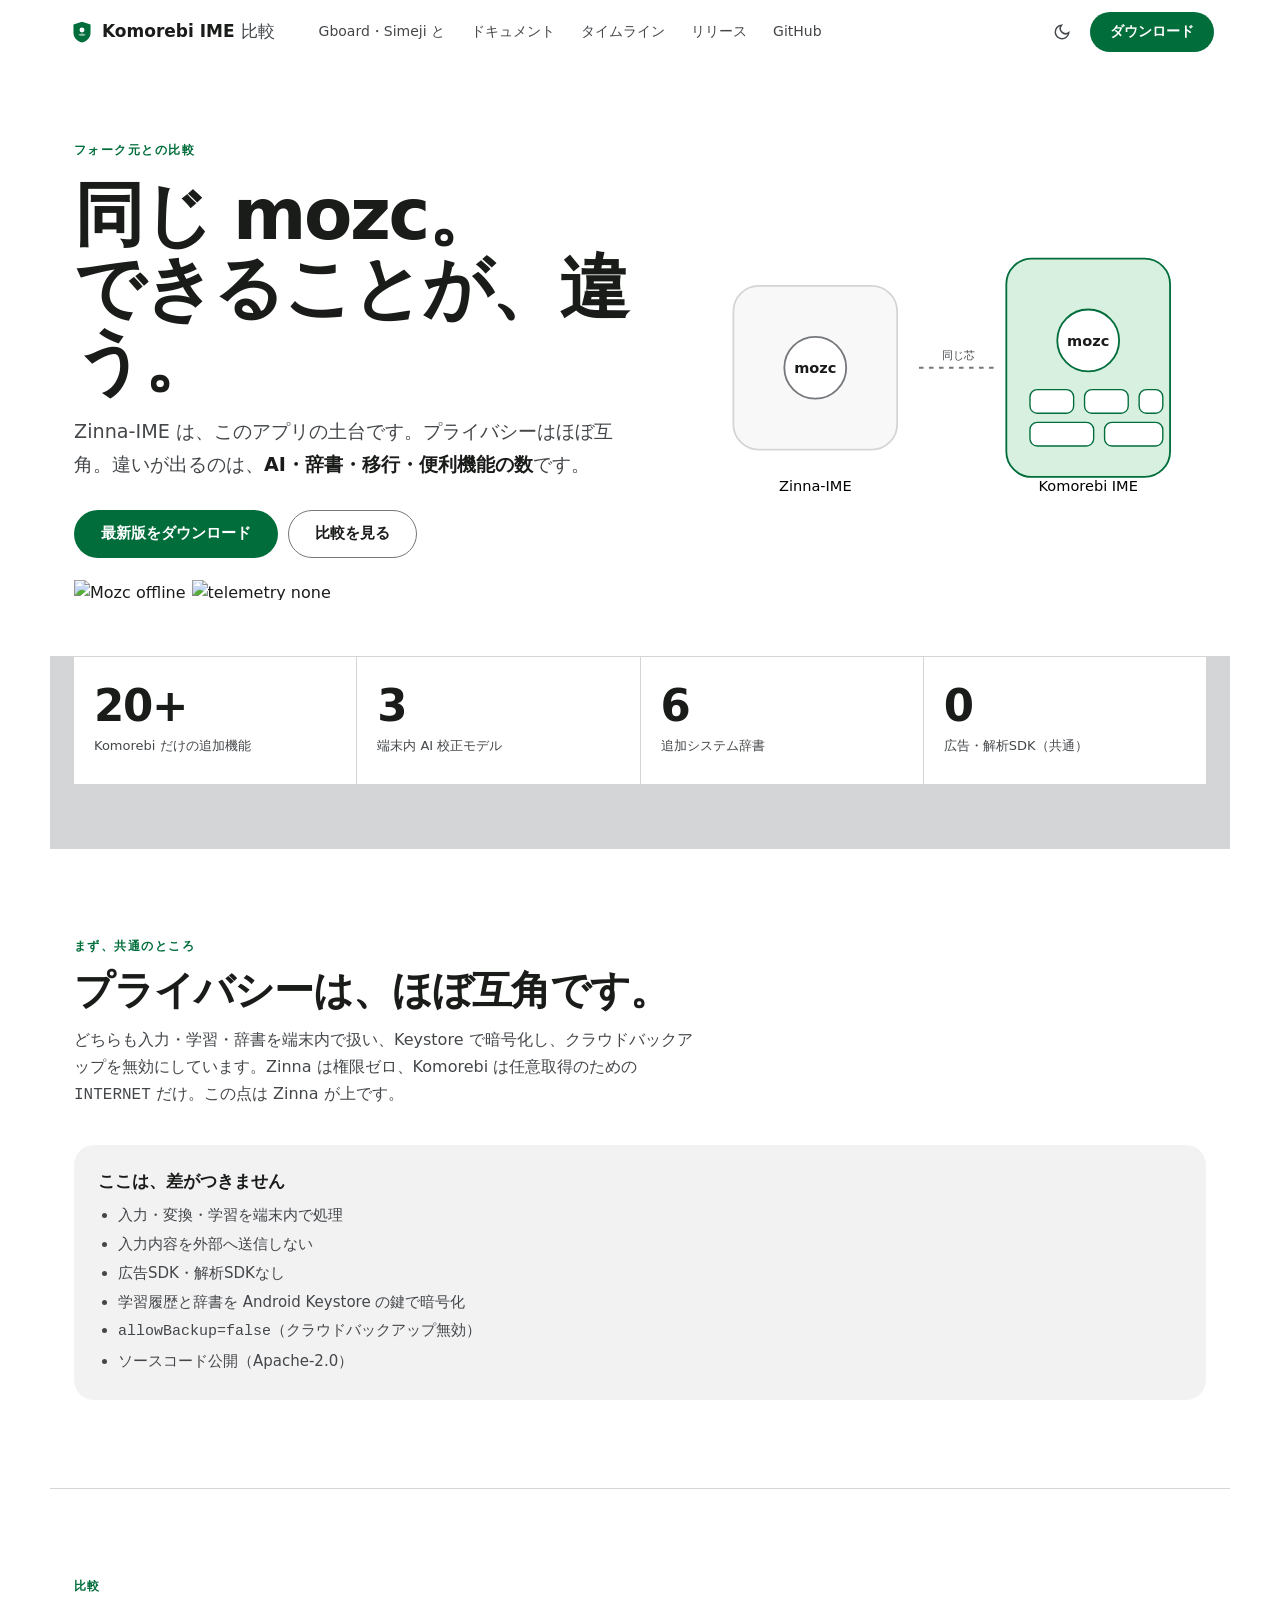
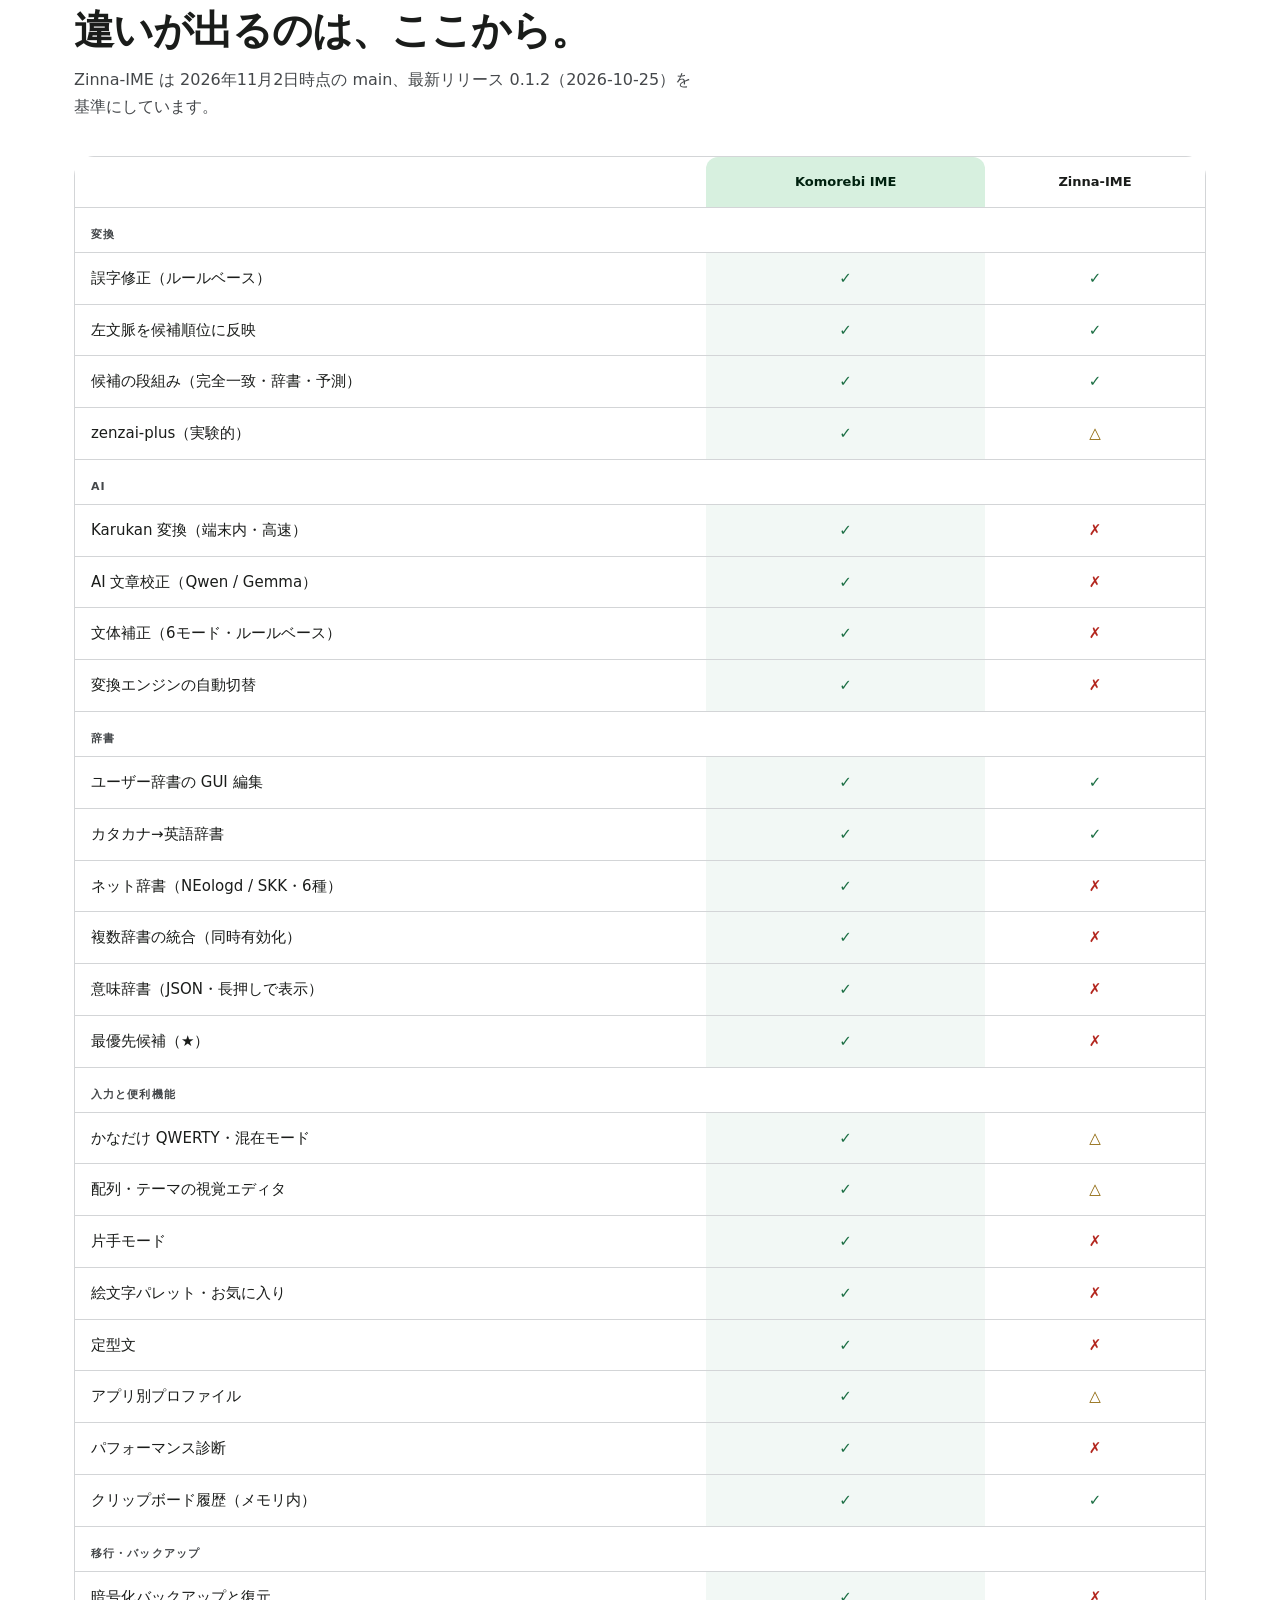
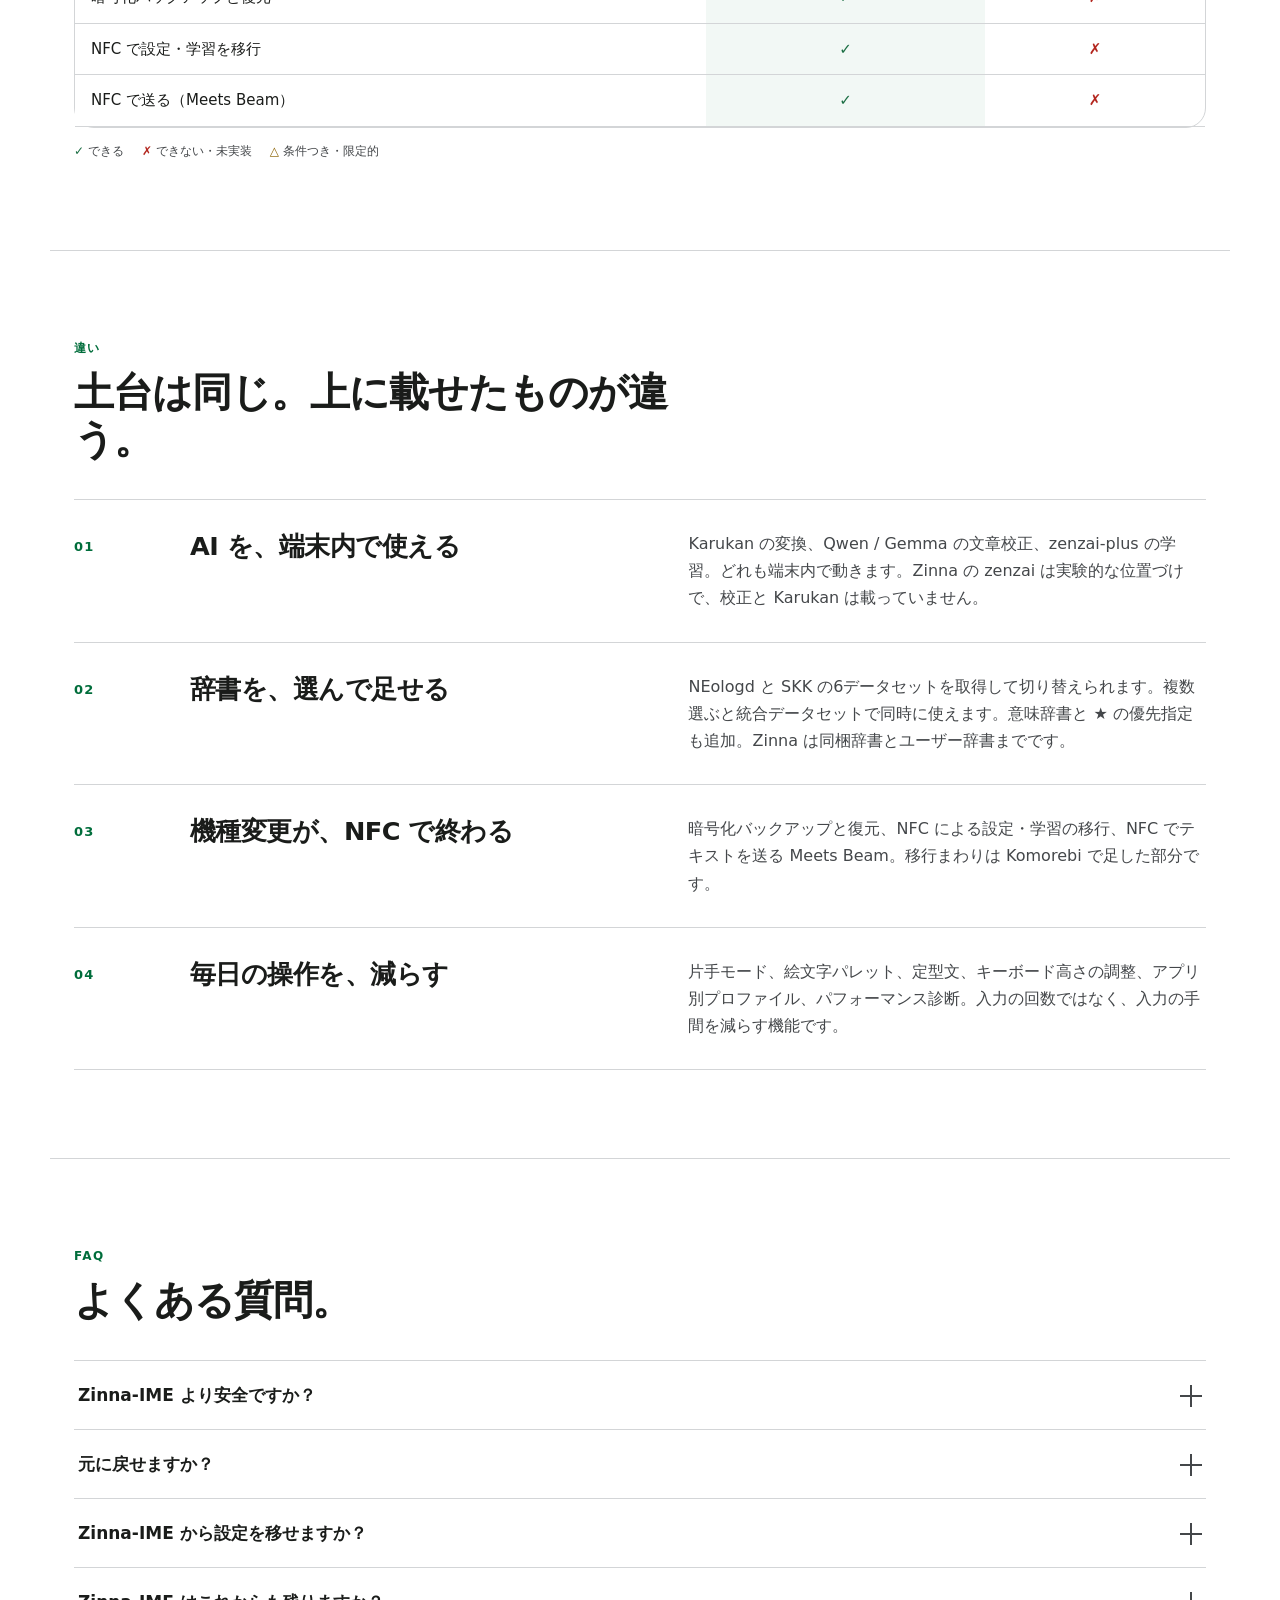
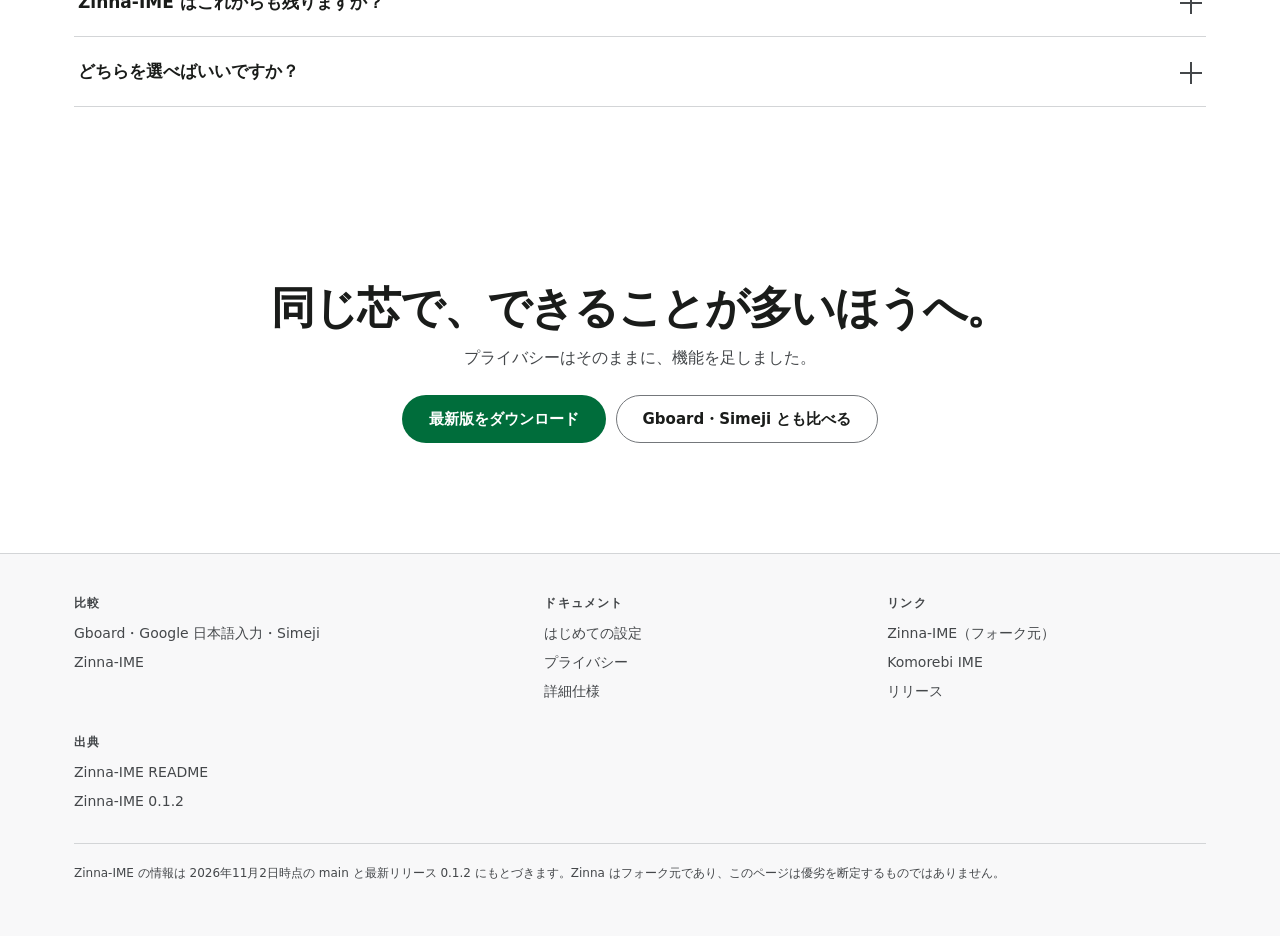
==== commit 6c95c41e: "Release 0.3.0-rc.36-dev - 追加システム辞書の切り替えを高速化(RELOAD_AND_WAIT の削除、   指数バックオフ、SHA-256 検証のプロセス内キャッシュ)。 -" ====
--- a/docs/compare-zinna.html
+++ b/docs/compare-zinna.html
@@ -25,9 +25,10 @@
   </a>
   <nav class="cmp-nav-links" aria-label="メイン">
     <a href="compare.html">Gboard・Simeji と</a>
-    <a href="compare-zinna.html">Zinna-IME と</a>
     <a href="./#/doc/manual/00-hajimete">ドキュメント</a>
+    <a href="./#/doc/manual/12-history">タイムライン</a>
     <a href="https://github.com/zenskypj/Komorebi-IME/releases">リリース</a>
+    <a href="https://github.com/zenskypj/Komorebi-IME">GitHub</a>
   </nav>
   <span class="cmp-nav-spacer"></span>
   <button class="cmp-iconbtn" id="theme" aria-label="配色を切り替え">
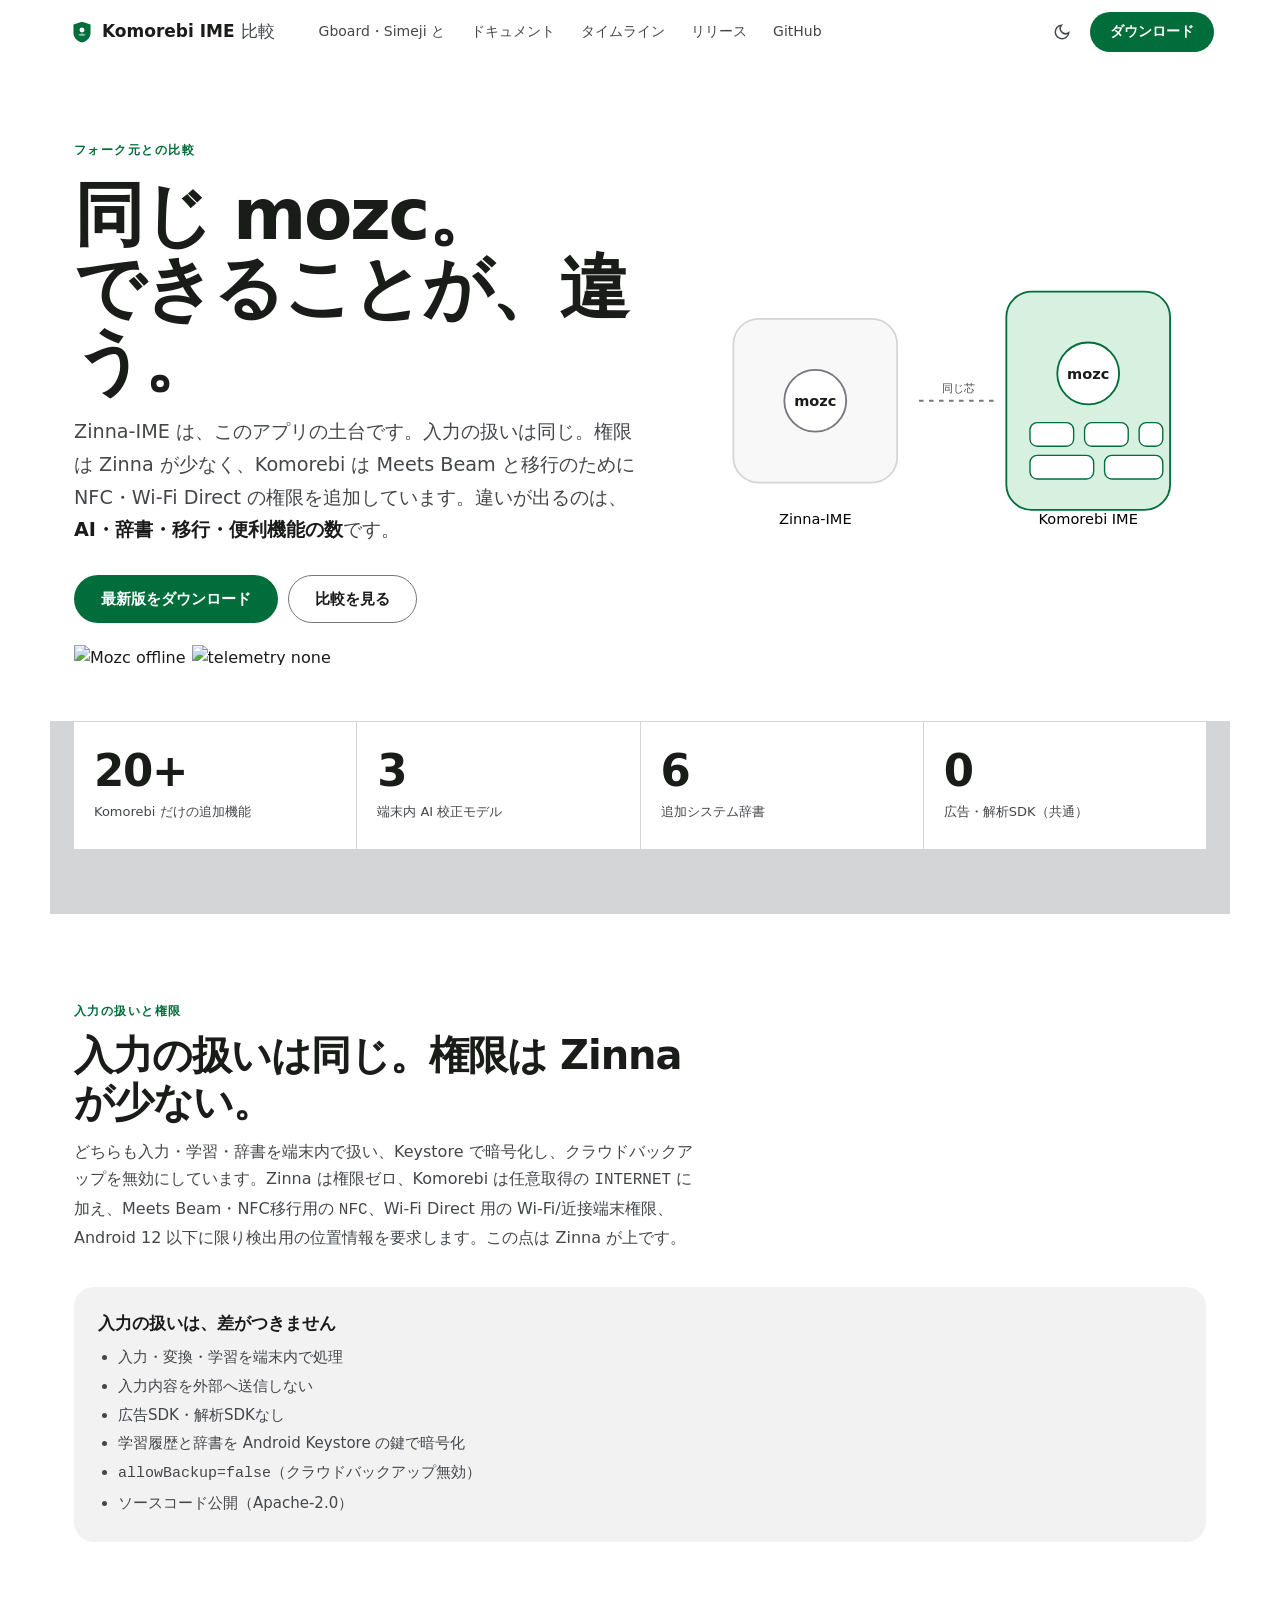
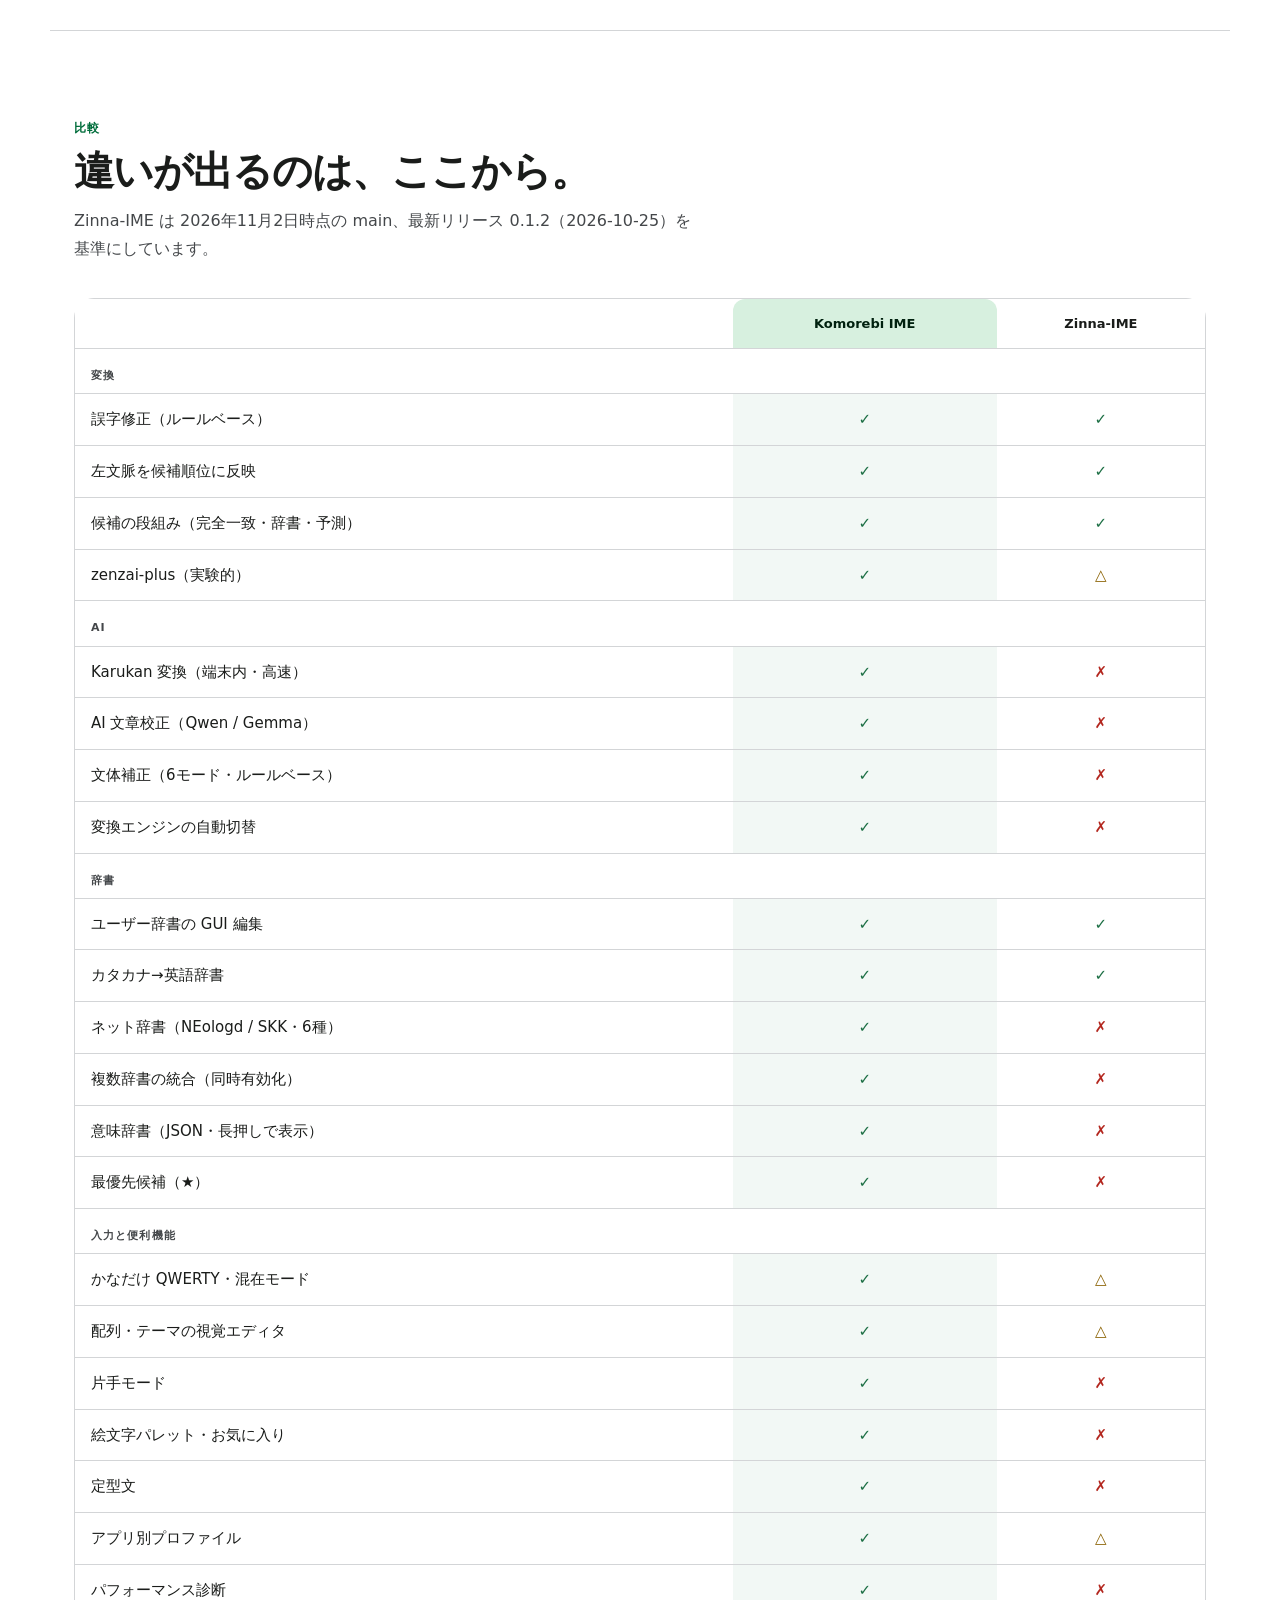
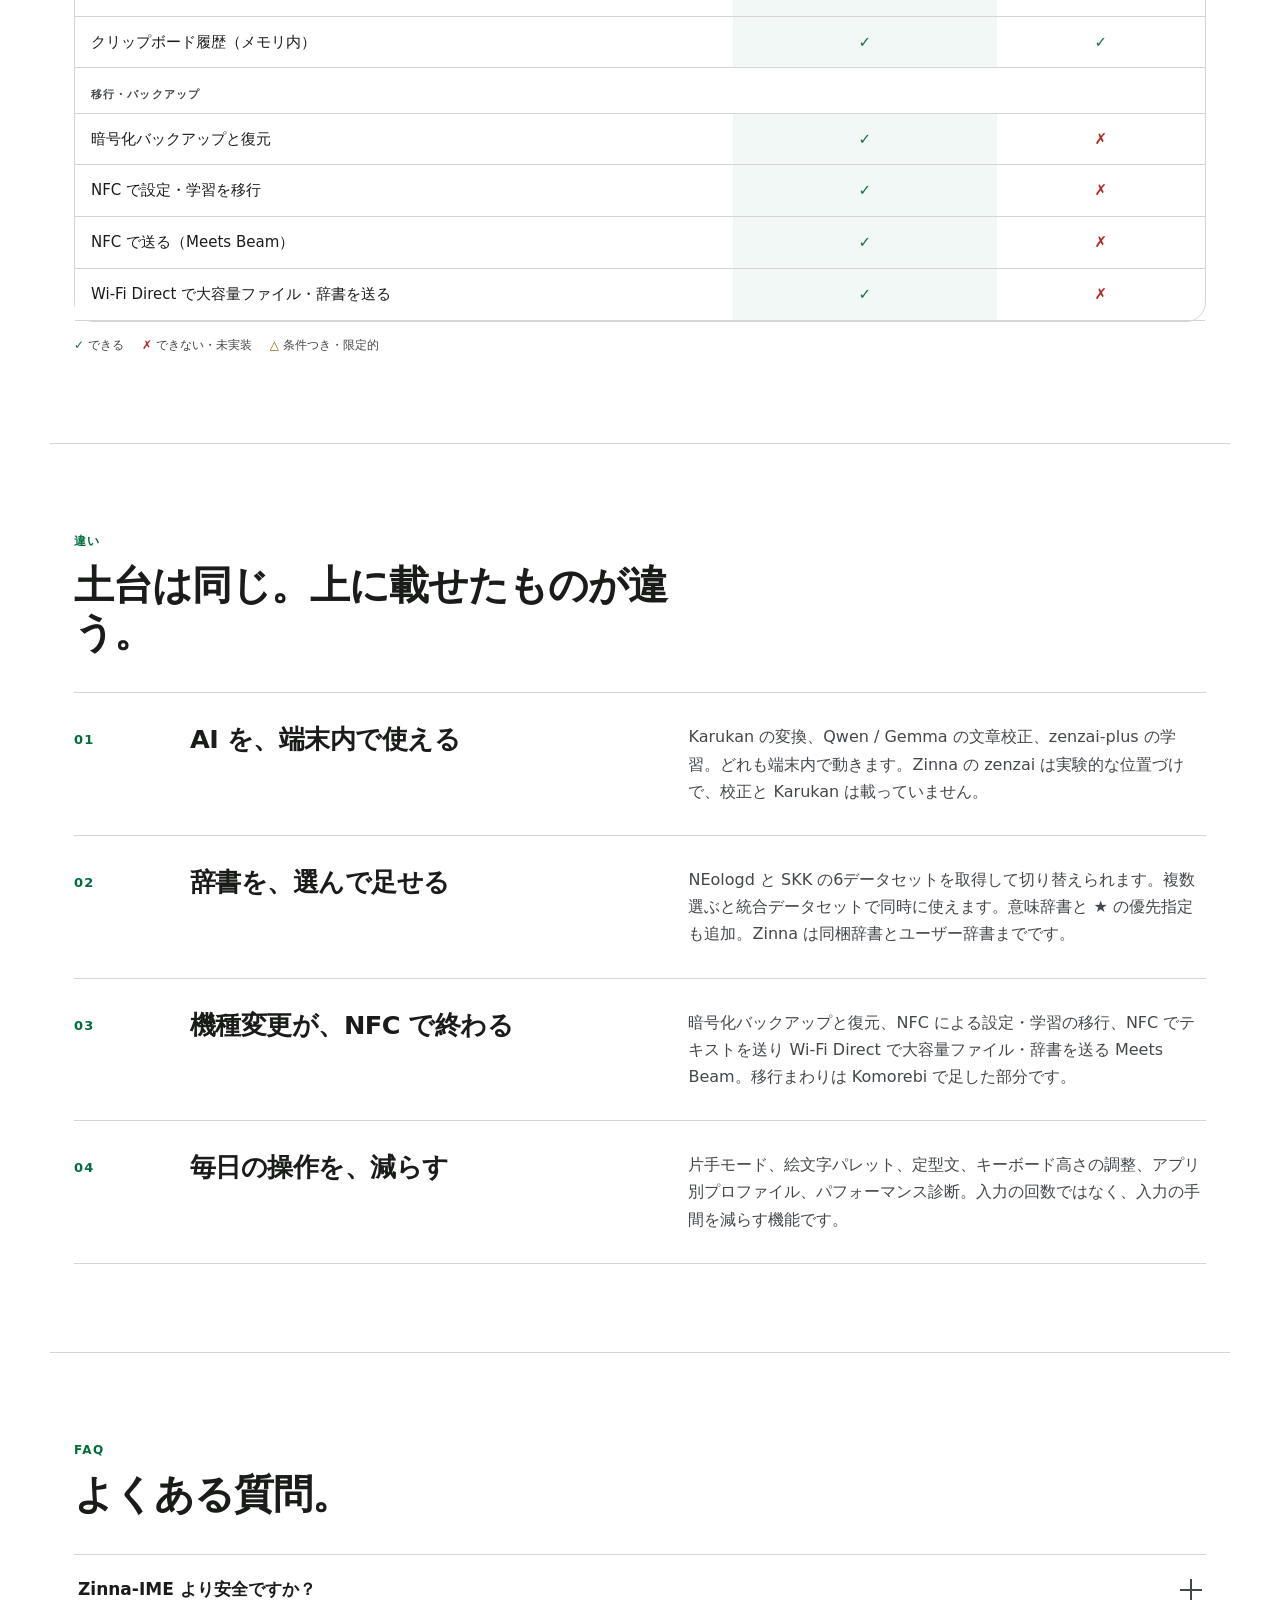
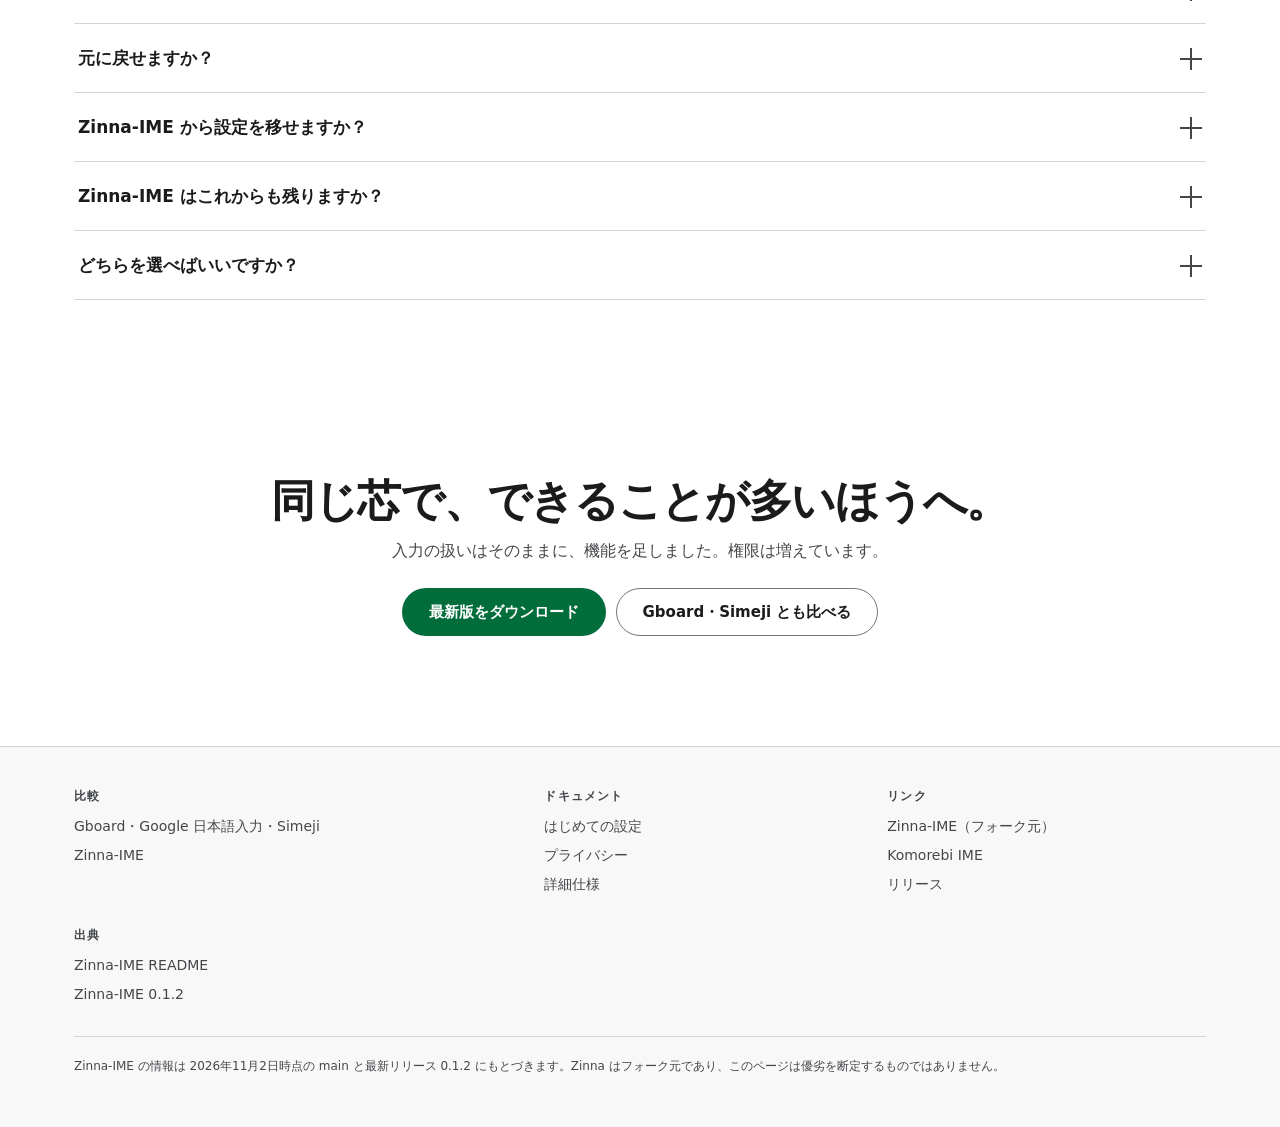
==== commit 079eb50c: "Harden Meets Beam Wi-Fi Direct and document rc.44 permissions Fix the transfer path so large diction" ====
--- a/docs/compare-zinna.html
+++ b/docs/compare-zinna.html
@@ -3,8 +3,8 @@
 <head>
 <meta charset="utf-8">
 <meta name="viewport" content="width=device-width, initial-scale=1, viewport-fit=cover">
-<title>Komorebi IME と Zinna-IME — プライバシーは互角、機能で選ぶ</title>
-<meta name="description" content="Komorebi IME とフォーク元 Zinna-IME の比較。プライバシーはほぼ互角。違いは、AI・辞書・移行・便利機能の数です。">
+<title>Komorebi IME と Zinna-IME — 入力の扱いは同じ、権限は Zinna が少ない</title>
+<meta name="description" content="Komorebi IME とフォーク元 Zinna-IME の比較。入力の扱いは同じで、権限は Zinna が少ない。Komorebi は Meets Beam・移行のため NFC・Wi-Fi Direct を追加。違いは AI・辞書・移行・便利機能の数です。">
 <meta name="theme-color" content="#ffffff" media="(prefers-color-scheme: light)">
 <meta name="theme-color" content="#111312" media="(prefers-color-scheme: dark)">
 <link rel="icon" href="data:image/svg+xml,%3Csvg xmlns='http://www.w3.org/2000/svg' viewBox='0 0 120 134'%3E%3Cpath d='M60 4 112 22v48c0 33-23 53-52 61C31 123 8 103 8 70V22Z' fill='%23006d3b'/%3E%3Ccircle cx='60' cy='55' r='15' fill='%23fff'/%3E%3C/svg%3E">
@@ -43,7 +43,7 @@
     <div>
       <p class="cmp-kicker">フォーク元との比較</p>
       <h1 class="cmp-title">同じ mozc。<br>できることが、違う。</h1>
-      <p class="cmp-lede">Zinna-IME は、このアプリの土台です。プライバシーはほぼ互角。違いが出るのは、<strong>AI・辞書・移行・便利機能の数</strong>です。</p>
+      <p class="cmp-lede">Zinna-IME は、このアプリの土台です。入力の扱いは同じ。権限は Zinna が少なく、Komorebi は Meets Beam と移行のために NFC・Wi-Fi Direct の権限を追加しています。違いが出るのは、<strong>AI・辞書・移行・便利機能の数</strong>です。</p>
       <div class="cmp-cta-row">
         <a class="cmp-btn cmp-btn-primary" href="https://github.com/zenskypj/Komorebi-IME/releases/latest" target="_blank" rel="noopener noreferrer">最新版をダウンロード</a>
         <a class="cmp-btn cmp-btn-ghost" href="#compare">比較を見る</a>
@@ -82,12 +82,12 @@
 
   <section class="cmp-section" aria-labelledby="privacy-h">
     <div class="cmp-section-head" data-reveal>
-      <p class="cmp-eyebrow">まず、共通のところ</p>
-      <h2 class="cmp-h2" id="privacy-h">プライバシーは、ほぼ互角です。</h2>
-      <p class="cmp-sub">どちらも入力・学習・辞書を端末内で扱い、Keystore で暗号化し、クラウドバックアップを無効にしています。Zinna は権限ゼロ、Komorebi は任意取得のための <code>INTERNET</code> だけ。この点は Zinna が上です。</p>
+      <p class="cmp-eyebrow">入力の扱いと権限</p>
+      <h2 class="cmp-h2" id="privacy-h">入力の扱いは同じ。権限は Zinna が少ない。</h2>
+      <p class="cmp-sub">どちらも入力・学習・辞書を端末内で扱い、Keystore で暗号化し、クラウドバックアップを無効にしています。Zinna は権限ゼロ、Komorebi は任意取得の <code>INTERNET</code> に加え、Meets Beam・NFC移行用の <code>NFC</code>、Wi-Fi Direct 用の Wi-Fi/近接端末権限、Android 12 以下に限り検出用の位置情報を要求します。この点は Zinna が上です。</p>
     </div>
     <div class="cmp-notebox" data-reveal>
-      <h3>ここは、差がつきません</h3>
+      <h3>入力の扱いは、差がつきません</h3>
       <ul>
         <li>入力・変換・学習を端末内で処理</li>
         <li>入力内容を外部へ送信しない</li>
@@ -248,6 +248,11 @@
           </tr>
           <tr>
             <th scope="row">NFC で送る（Meets Beam）</th>
+            <td class="col-komorebi"><span class="m m-yes" aria-hidden="true">✓</span><span class="sr-only">はい</span></td>
+            <td><span class="m m-no" aria-hidden="true">✗</span><span class="sr-only">いいえ</span></td>
+          </tr>
+          <tr>
+            <th scope="row">Wi-Fi Direct で大容量ファイル・辞書を送る</th>
             <td class="col-komorebi"><span class="m m-yes" aria-hidden="true">✓</span><span class="sr-only">はい</span></td>
             <td><span class="m m-no" aria-hidden="true">✗</span><span class="sr-only">いいえ</span></td>
           </tr>
@@ -281,7 +286,7 @@
       <article class="cmp-reason" data-reveal>
         <span class="num">03</span>
         <h3>機種変更が、NFC で終わる</h3>
-        <p>暗号化バックアップと復元、NFC による設定・学習の移行、NFC でテキストを送る Meets Beam。移行まわりは Komorebi で足した部分です。</p>
+        <p>暗号化バックアップと復元、NFC による設定・学習の移行、NFC でテキストを送り Wi-Fi Direct で大容量ファイル・辞書を送る Meets Beam。移行まわりは Komorebi で足した部分です。</p>
       </article>
       <article class="cmp-reason" data-reveal>
         <span class="num">04</span>
@@ -299,7 +304,7 @@
     <div class="cmp-faq" data-reveal>
       <details>
         <summary>Zinna-IME より安全ですか？<span class="plus" aria-hidden="true"></span></summary>
-        <div class="answer"><p>プライバシーはほぼ互角です。Zinna は権限がゼロで、Komorebi は任意取得のための <code>INTERNET</code> だけ。入力・学習・辞書を端末内で扱い、暗号化する点は同じです。機能を取るか、権限ゼロを取るか、という違いです。</p></div>
+        <div class="answer"><p>入力の扱いは同じです。Zinna は権限がゼロ、Komorebi は任意取得の <code>INTERNET</code> に加えて、Meets Beam・NFC移行用の <code>NFC</code>、Wi-Fi Direct 用の Wi-Fi/近接端末権限、Android 12 以下に限り検出用の位置情報を要求します。位置の記録・送信はしません。入力・学習・辞書を端末内で扱い、暗号化する点は同じです。機能を取るか、権限の少なさを取るか、という違いです。</p></div>
       </details>
       <details>
         <summary>元に戻せますか？<span class="plus" aria-hidden="true"></span></summary>
@@ -315,14 +320,14 @@
       </details>
       <details>
         <summary>どちらを選べばいいですか？<span class="plus" aria-hidden="true"></span></summary>
-        <div class="answer"><p>権限ゼロと最小構成を重視するなら Zinna。AI・追加辞書・移行・便利機能まで使うなら Komorebi。プライバシーの芯は同じなので、欲しい機能で選んでください。</p></div>
+        <div class="answer"><p>権限ゼロと最小構成を重視するなら Zinna。AI・追加辞書・移行・便利機能まで使うなら Komorebi。Komorebi は Meets Beam と移行のために NFC・Wi-Fi Direct の権限を追加していますが、入力の扱いは同じです。欲しい機能で選んでください。</p></div>
       </details>
     </div>
   </section>
 
   <section class="cmp-final" data-reveal>
     <h2>同じ芯で、できることが多いほうへ。</h2>
-    <p>プライバシーはそのままに、機能を足しました。</p>
+    <p>入力の扱いはそのままに、機能を足しました。権限は増えています。</p>
     <div class="cmp-cta-row">
       <a class="cmp-btn cmp-btn-primary" href="https://github.com/zenskypj/Komorebi-IME/releases/latest" target="_blank" rel="noopener noreferrer">最新版をダウンロード</a>
       <a class="cmp-btn cmp-btn-ghost" href="compare.html">Gboard・Simeji とも比べる</a>
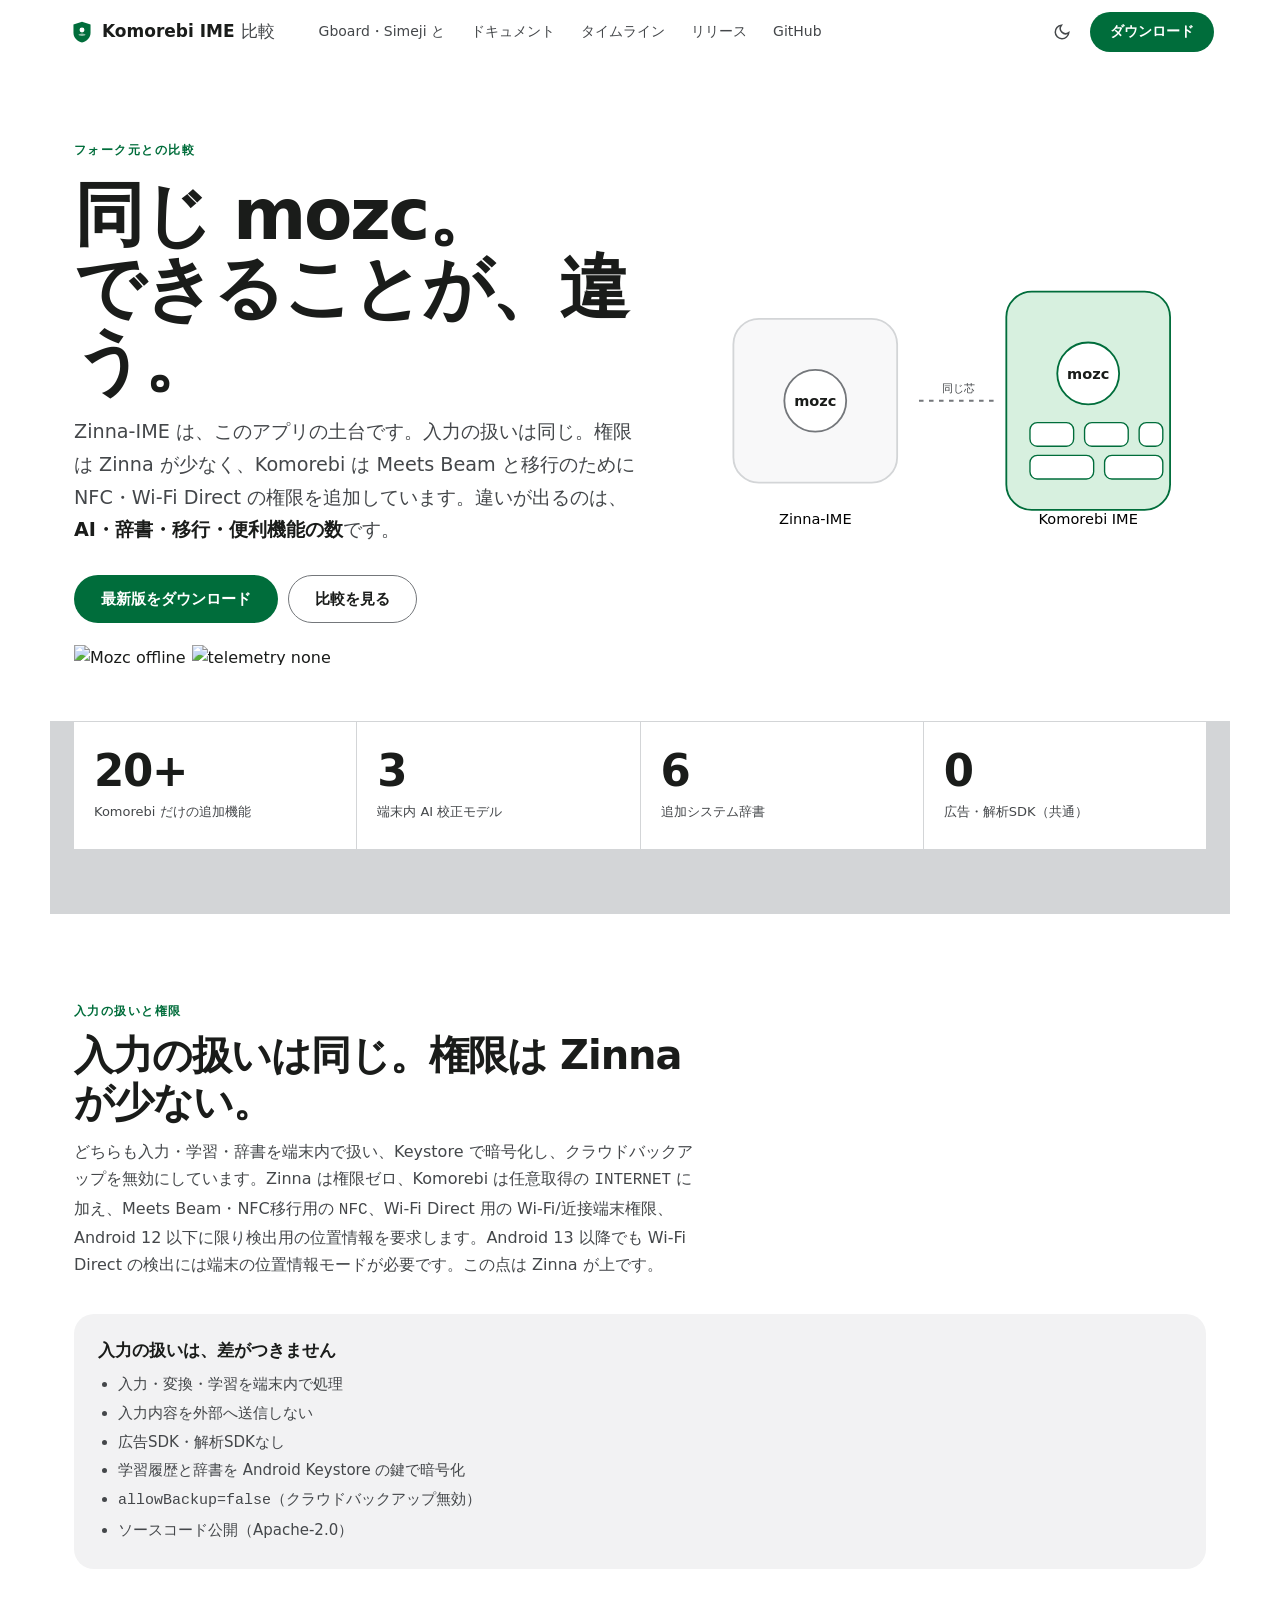
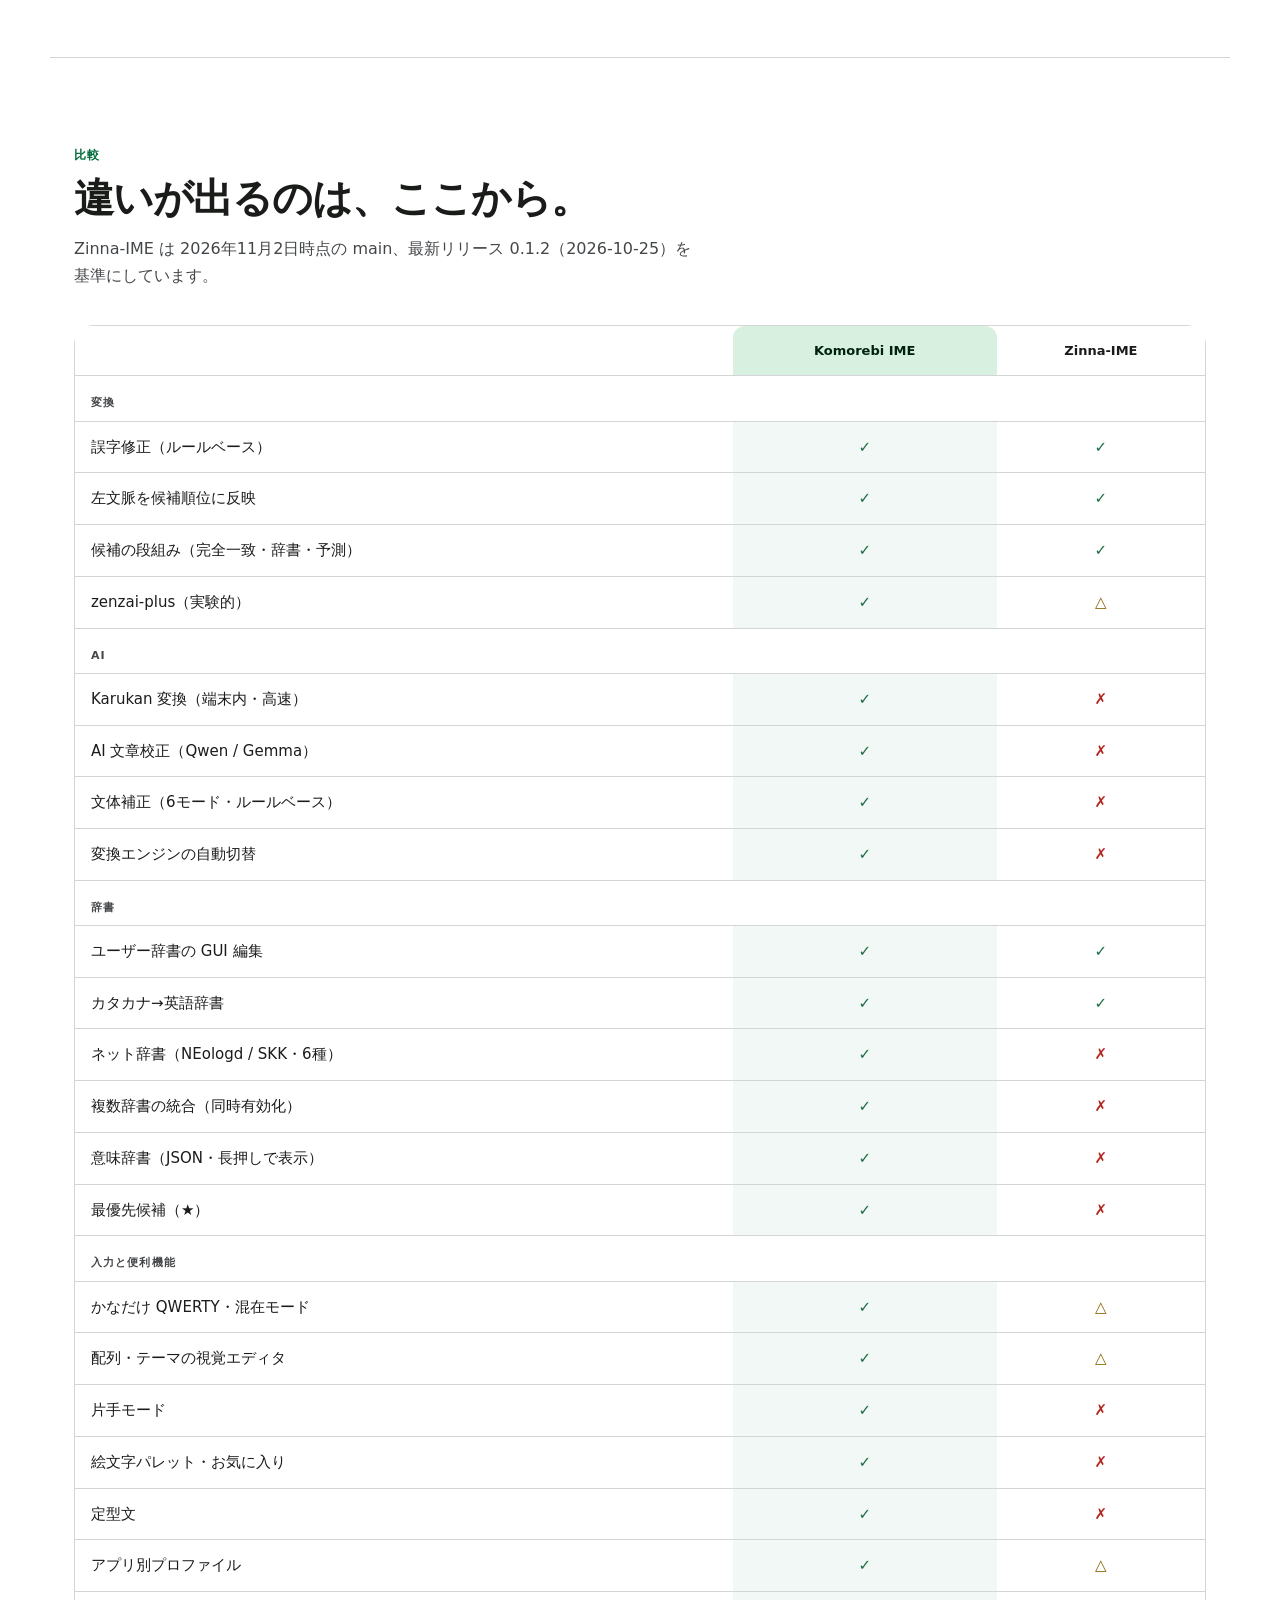
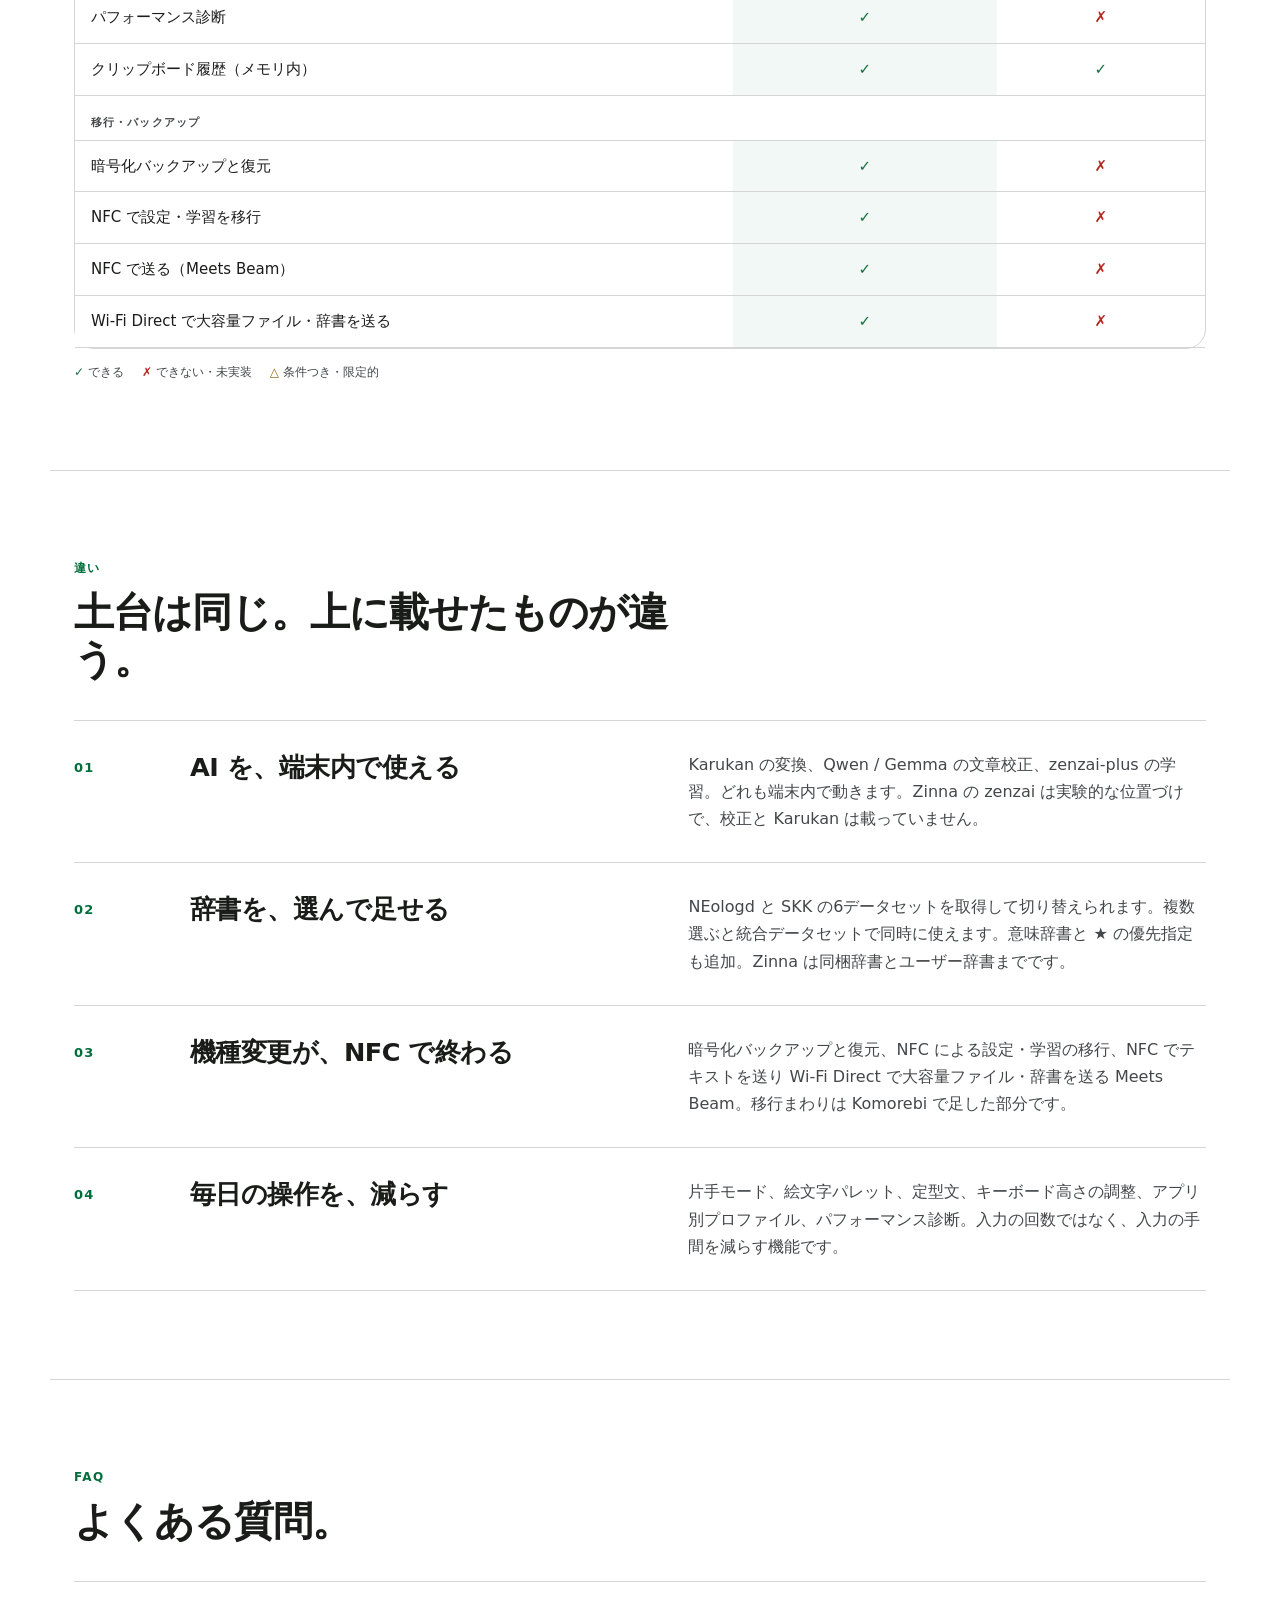
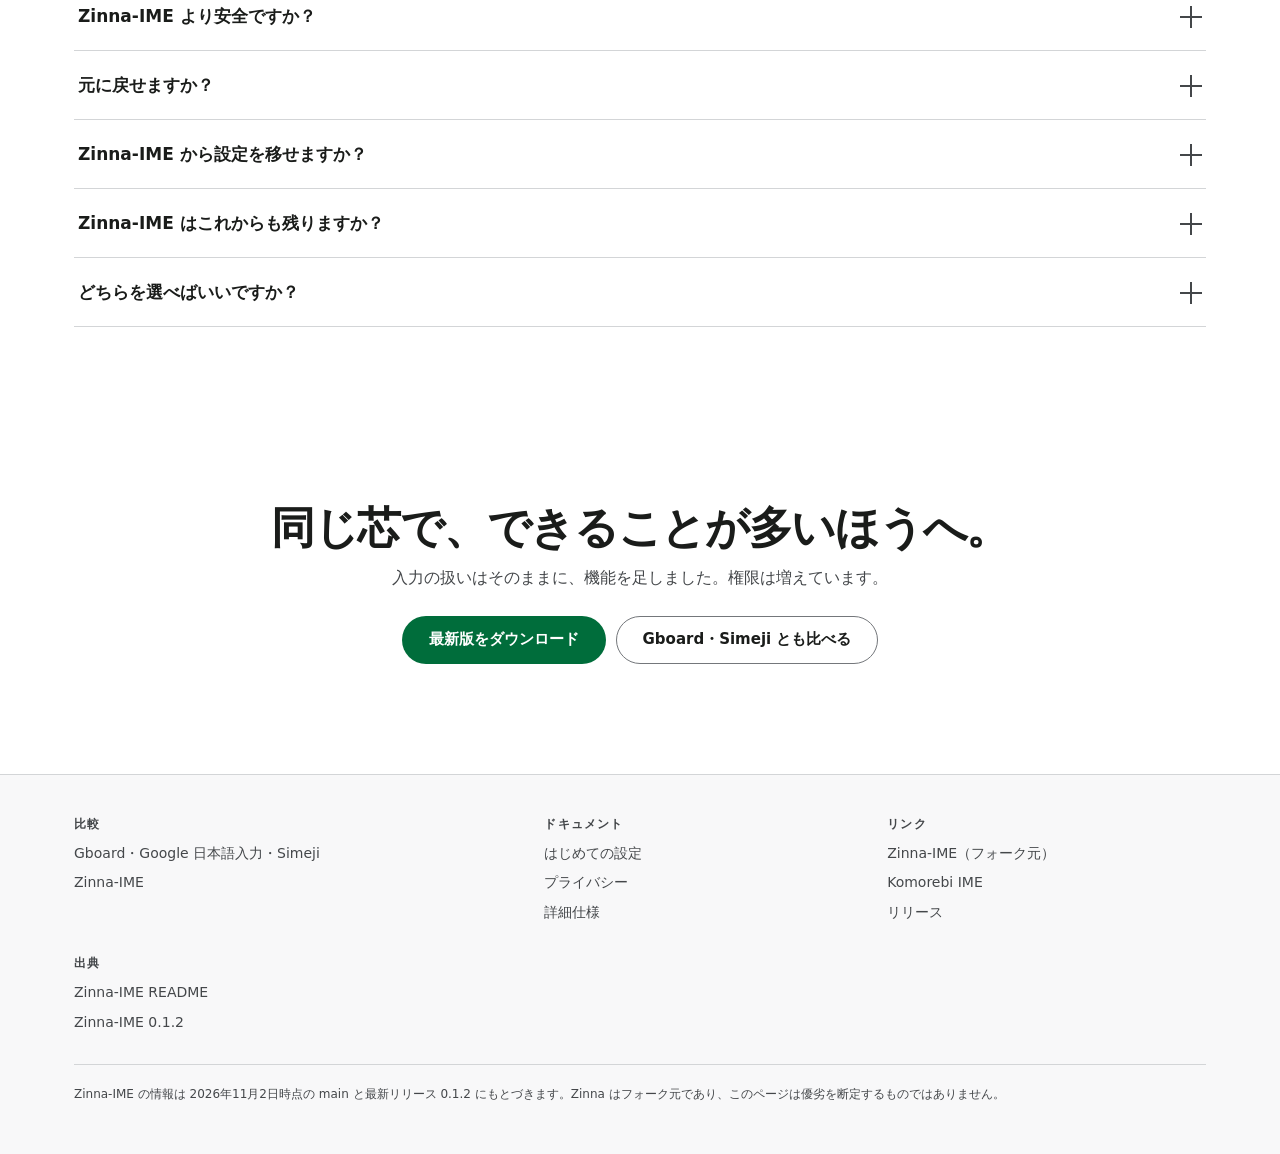
==== commit 624ddb08: "Fix Wi-Fi Direct discovery and the server handshake (rc.45) Check location mode on every Android ver" ====
--- a/docs/compare-zinna.html
+++ b/docs/compare-zinna.html
@@ -84,7 +84,7 @@
     <div class="cmp-section-head" data-reveal>
       <p class="cmp-eyebrow">入力の扱いと権限</p>
       <h2 class="cmp-h2" id="privacy-h">入力の扱いは同じ。権限は Zinna が少ない。</h2>
-      <p class="cmp-sub">どちらも入力・学習・辞書を端末内で扱い、Keystore で暗号化し、クラウドバックアップを無効にしています。Zinna は権限ゼロ、Komorebi は任意取得の <code>INTERNET</code> に加え、Meets Beam・NFC移行用の <code>NFC</code>、Wi-Fi Direct 用の Wi-Fi/近接端末権限、Android 12 以下に限り検出用の位置情報を要求します。この点は Zinna が上です。</p>
+      <p class="cmp-sub">どちらも入力・学習・辞書を端末内で扱い、Keystore で暗号化し、クラウドバックアップを無効にしています。Zinna は権限ゼロ、Komorebi は任意取得の <code>INTERNET</code> に加え、Meets Beam・NFC移行用の <code>NFC</code>、Wi-Fi Direct 用の Wi-Fi/近接端末権限、Android 12 以下に限り検出用の位置情報を要求します。Android 13 以降でも Wi-Fi Direct の検出には端末の位置情報モードが必要です。この点は Zinna が上です。</p>
     </div>
     <div class="cmp-notebox" data-reveal>
       <h3>入力の扱いは、差がつきません</h3>
